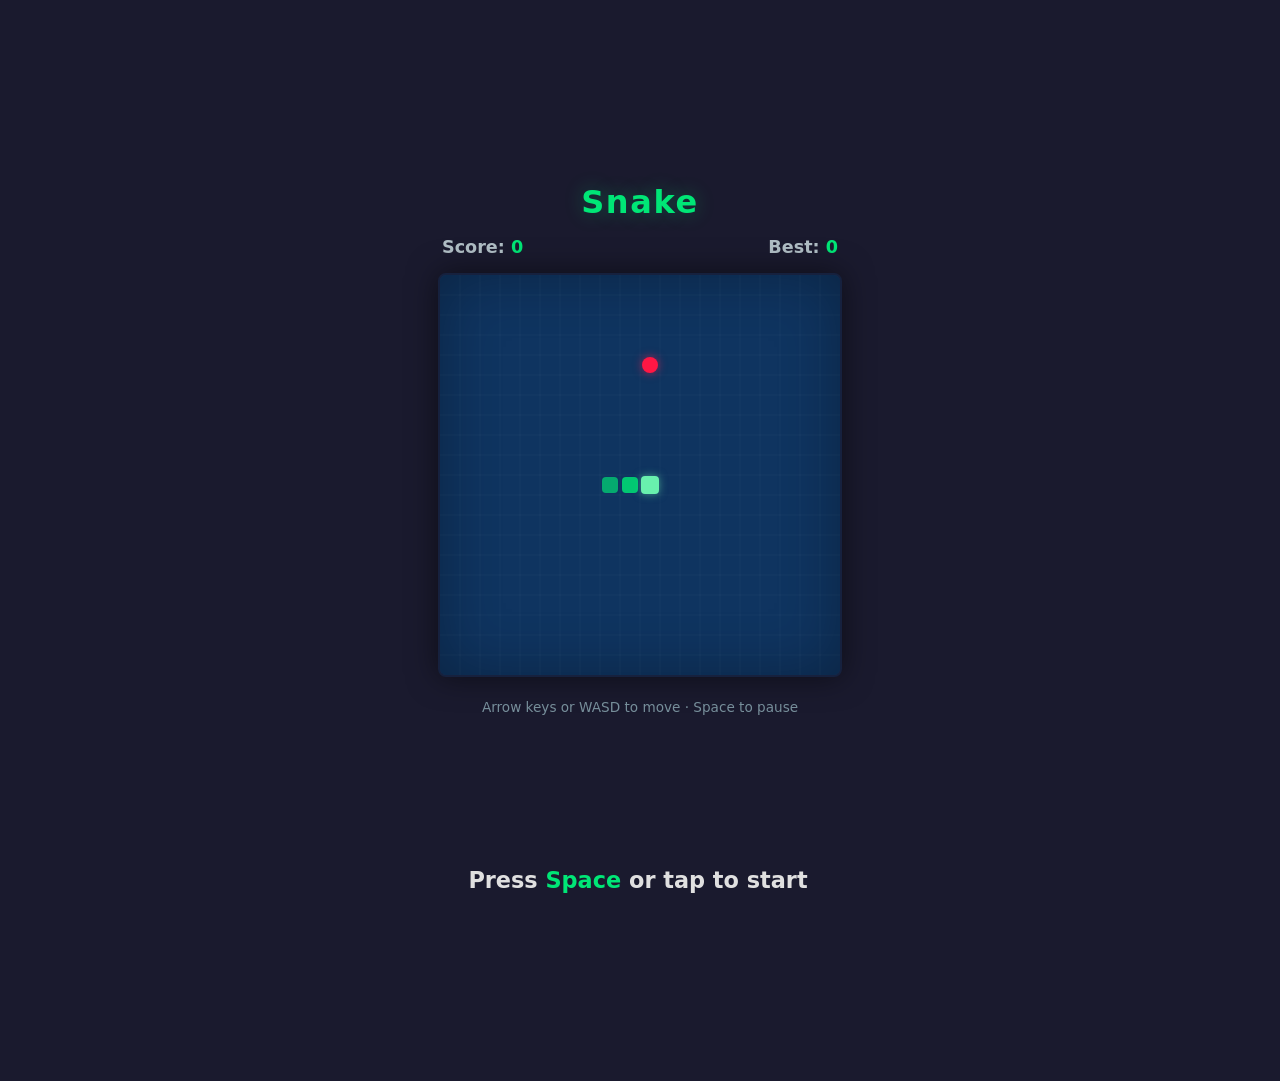
==== snake-game/index.html @ cbded4e6 "feat(snake-game): add browser-playable Snake game" ====
<!DOCTYPE html>
<html lang="en">
<head>
<meta charset="UTF-8">
<meta name="viewport" content="width=device-width, initial-scale=1.0">
<title>Snake Game</title>
<style>
  * { margin: 0; padding: 0; box-sizing: border-box; }

  body {
    background: #1a1a2e;
    display: flex;
    justify-content: center;
    align-items: center;
    min-height: 100vh;
    font-family: 'Segoe UI', system-ui, -apple-system, sans-serif;
    color: #e0e0e0;
    user-select: none;
  }

  .game-container {
    display: flex;
    flex-direction: column;
    align-items: center;
    gap: 16px;
  }

  h1 {
    font-size: 2rem;
    font-weight: 700;
    letter-spacing: 0.05em;
    color: #00e676;
    text-shadow: 0 0 20px rgba(0, 230, 118, 0.3);
  }

  .header {
    display: flex;
    justify-content: space-between;
    align-items: center;
    width: 100%;
    padding: 0 4px;
  }

  .score-display {
    font-size: 1.1rem;
    font-weight: 600;
    color: #b0bec5;
  }

  .score-display span {
    color: #00e676;
    font-variant-numeric: tabular-nums;
  }

  canvas {
    border: 2px solid #16213e;
    border-radius: 8px;
    background: #0f3460;
    box-shadow: 0 0 30px rgba(0, 0, 0, 0.5), inset 0 0 60px rgba(0, 0, 0, 0.3);
  }

  .overlay {
    position: absolute;
    display: flex;
    flex-direction: column;
    align-items: center;
    justify-content: center;
    gap: 16px;
    pointer-events: none;
  }

  .overlay-text {
    font-size: 1.4rem;
    font-weight: 600;
    text-align: center;
    line-height: 1.6;
  }

  .overlay-text .highlight {
    color: #00e676;
  }

  .controls-hint {
    font-size: 0.85rem;
    color: #78909c;
    text-align: center;
    line-height: 1.5;
  }

  .mobile-controls {
    display: none;
    grid-template-areas:
      ". up ."
      "left down right";
    grid-template-columns: repeat(3, 64px);
    grid-template-rows: repeat(2, 64px);
    gap: 6px;
  }

  .mobile-controls button {
    background: #16213e;
    border: 2px solid #1a1a4e;
    border-radius: 12px;
    color: #e0e0e0;
    font-size: 1.5rem;
    cursor: pointer;
    display: flex;
    align-items: center;
    justify-content: center;
    transition: background 0.1s;
    -webkit-tap-highlight-color: transparent;
  }

  .mobile-controls button:active {
    background: #0f3460;
  }

  .btn-up    { grid-area: up; }
  .btn-down  { grid-area: down; }
  .btn-left  { grid-area: left; }
  .btn-right { grid-area: right; }

  @media (pointer: coarse) {
    .mobile-controls { display: grid; }
  }

  @media (max-width: 500px) {
    h1 { font-size: 1.5rem; }
    .mobile-controls { display: grid; }
  }
</style>
</head>
<body>
<div class="game-container">
  <h1>Snake</h1>
  <div class="header">
    <div class="score-display">Score: <span id="score">0</span></div>
    <div class="score-display">Best: <span id="high-score">0</span></div>
  </div>
  <div style="position:relative;">
    <canvas id="game" width="400" height="400"></canvas>
    <div class="overlay" id="overlay">
      <div class="overlay-text" id="overlay-text">
        Press <span class="highlight">Space</span> or tap to start
      </div>
    </div>
  </div>
  <div class="controls-hint" id="controls-hint">
    Arrow keys or WASD to move &middot; Space to pause
  </div>
  <div class="mobile-controls" id="mobile-controls">
    <button class="btn-up" aria-label="Up">&#9650;</button>
    <button class="btn-left" aria-label="Left">&#9664;</button>
    <button class="btn-down" aria-label="Down">&#9660;</button>
    <button class="btn-right" aria-label="Right">&#9654;</button>
  </div>
</div>

<script>
(function () {
  "use strict";

  var canvas = document.getElementById("game");
  var ctx = canvas.getContext("2d");
  var scoreEl = document.getElementById("score");
  var highScoreEl = document.getElementById("high-score");
  var overlay = document.getElementById("overlay");
  var overlayText = document.getElementById("overlay-text");

  var CELL = 20;
  var COLS = canvas.width / CELL;
  var ROWS = canvas.height / CELL;
  var BASE_INTERVAL = 130;
  var MIN_INTERVAL = 60;

  var STATE_IDLE = 0;
  var STATE_PLAYING = 1;
  var STATE_PAUSED = 2;
  var STATE_DEAD = 3;

  var state = STATE_IDLE;
  var snake, direction, nextDirection, food, score, highScore, lastTick, interval;

  highScore = parseInt(localStorage.getItem("snake-high") || "0", 10);
  highScoreEl.textContent = highScore;

  function centerOverlay() {
    overlay.style.width = canvas.width + "px";
    overlay.style.height = canvas.height + "px";
  }
  centerOverlay();

  function showOverlay(html) {
    overlayText.innerHTML = html;
    overlay.style.display = "flex";
  }

  function hideOverlay() {
    overlay.style.display = "none";
  }

  function resetGame() {
    var midX = Math.floor(COLS / 2);
    var midY = Math.floor(ROWS / 2);
    snake = [
      { x: midX, y: midY },
      { x: midX - 1, y: midY },
      { x: midX - 2, y: midY }
    ];
    direction = { x: 1, y: 0 };
    nextDirection = { x: 1, y: 0 };
    score = 0;
    scoreEl.textContent = "0";
    interval = BASE_INTERVAL;
    placeFood();
  }

  function placeFood() {
    var free = [];
    for (var r = 0; r < ROWS; r++) {
      for (var c = 0; c < COLS; c++) {
        var occupied = false;
        for (var i = 0; i < snake.length; i++) {
          if (snake[i].x === c && snake[i].y === r) { occupied = true; break; }
        }
        if (!occupied) free.push({ x: c, y: r });
      }
    }
    if (free.length === 0) return;
    food = free[Math.floor(Math.random() * free.length)];
  }

  function tick() {
    direction = nextDirection;
    var head = { x: snake[0].x + direction.x, y: snake[0].y + direction.y };

    if (head.x < 0 || head.x >= COLS || head.y < 0 || head.y >= ROWS) {
      die(); return;
    }
    for (var i = 0; i < snake.length; i++) {
      if (snake[i].x === head.x && snake[i].y === head.y) { die(); return; }
    }

    snake.unshift(head);

    if (head.x === food.x && head.y === food.y) {
      score++;
      scoreEl.textContent = score;
      if (score > highScore) {
        highScore = score;
        highScoreEl.textContent = highScore;
        localStorage.setItem("snake-high", String(highScore));
      }
      interval = Math.max(MIN_INTERVAL, BASE_INTERVAL - score * 2);
      placeFood();
    } else {
      snake.pop();
    }
  }

  function die() {
    state = STATE_DEAD;
    showOverlay(
      "Game Over<br><span class=\"highlight\">Score: " + score +
      "</span><br><br><span style=\"font-size:0.9rem\">Press Space or tap to restart</span>"
    );
  }

  function draw() {
    ctx.clearRect(0, 0, canvas.width, canvas.height);

    // Grid
    ctx.strokeStyle = "rgba(255,255,255,0.03)";
    ctx.lineWidth = 1;
    for (var c = 1; c < COLS; c++) {
      ctx.beginPath();
      ctx.moveTo(c * CELL, 0);
      ctx.lineTo(c * CELL, canvas.height);
      ctx.stroke();
    }
    for (var r = 1; r < ROWS; r++) {
      ctx.beginPath();
      ctx.moveTo(0, r * CELL);
      ctx.lineTo(canvas.width, r * CELL);
      ctx.stroke();
    }

    // Food
    ctx.fillStyle = "#ff1744";
    ctx.shadowColor = "rgba(255, 23, 68, 0.6)";
    ctx.shadowBlur = 10;
    ctx.beginPath();
    ctx.arc(food.x * CELL + CELL / 2, food.y * CELL + CELL / 2, CELL / 2 - 2, 0, Math.PI * 2);
    ctx.fill();
    ctx.shadowBlur = 0;

    // Snake
    for (var i = 0; i < snake.length; i++) {
      var seg = snake[i];
      var t = 1 - (i / snake.length) * 0.5;
      if (i === 0) {
        ctx.fillStyle = "#69f0ae";
        ctx.shadowColor = "rgba(105, 240, 174, 0.5)";
        ctx.shadowBlur = 8;
      } else {
        ctx.fillStyle = "rgba(0, 230, 118, " + t + ")";
        ctx.shadowBlur = 0;
      }
      var pad = i === 0 ? 1 : 2;
      ctx.beginPath();
      ctx.roundRect(
        seg.x * CELL + pad,
        seg.y * CELL + pad,
        CELL - pad * 2,
        CELL - pad * 2,
        4
      );
      ctx.fill();
    }
    ctx.shadowBlur = 0;
  }

  function loop(timestamp) {
    requestAnimationFrame(loop);
    if (state !== STATE_PLAYING) return;
    if (timestamp - lastTick >= interval) {
      lastTick = timestamp;
      tick();
      draw();
    }
  }

  function startGame() {
    resetGame();
    hideOverlay();
    state = STATE_PLAYING;
    lastTick = performance.now();
    draw();
  }

  function setDirection(dx, dy) {
    if (direction.x === -dx && direction.y === -dy) return;
    if (direction.x === dx && direction.y === dy) return;
    nextDirection = { x: dx, y: dy };
  }

  document.addEventListener("keydown", function (e) {
    var key = e.key;

    if (key === " " || key === "Spacebar") {
      e.preventDefault();
      if (state === STATE_IDLE || state === STATE_DEAD) {
        startGame();
      } else if (state === STATE_PLAYING) {
        state = STATE_PAUSED;
        showOverlay("Paused<br><span style=\"font-size:0.9rem\">Press Space to resume</span>");
      } else if (state === STATE_PAUSED) {
        hideOverlay();
        state = STATE_PLAYING;
        lastTick = performance.now();
      }
      return;
    }

    if (state !== STATE_PLAYING) return;
    e.preventDefault();

    switch (key) {
      case "ArrowUp":    case "w": case "W": setDirection(0, -1); break;
      case "ArrowDown":  case "s": case "S": setDirection(0,  1); break;
      case "ArrowLeft":  case "a": case "A": setDirection(-1, 0); break;
      case "ArrowRight": case "d": case "D": setDirection(1,  0); break;
    }
  });

  canvas.addEventListener("click", function () {
    if (state === STATE_IDLE || state === STATE_DEAD) startGame();
    else if (state === STATE_PAUSED) {
      hideOverlay();
      state = STATE_PLAYING;
      lastTick = performance.now();
    }
  });

  // Mobile controls
  var btns = document.getElementById("mobile-controls");
  btns.querySelector(".btn-up").addEventListener("click",    function () { if (state === STATE_PLAYING) setDirection(0, -1); });
  btns.querySelector(".btn-down").addEventListener("click",  function () { if (state === STATE_PLAYING) setDirection(0,  1); });
  btns.querySelector(".btn-left").addEventListener("click",  function () { if (state === STATE_PLAYING) setDirection(-1, 0); });
  btns.querySelector(".btn-right").addEventListener("click", function () { if (state === STATE_PLAYING) setDirection(1,  0); });

  // Touch swipe support
  var touchStartX, touchStartY;
  canvas.addEventListener("touchstart", function (e) {
    var touch = e.touches[0];
    touchStartX = touch.clientX;
    touchStartY = touch.clientY;
  }, { passive: true });

  canvas.addEventListener("touchend", function (e) {
    if (state === STATE_IDLE || state === STATE_DEAD) { startGame(); return; }
    if (state !== STATE_PLAYING) return;
    var touch = e.changedTouches[0];
    var dx = touch.clientX - touchStartX;
    var dy = touch.clientY - touchStartY;
    if (Math.abs(dx) < 20 && Math.abs(dy) < 20) return;
    if (Math.abs(dx) > Math.abs(dy)) {
      setDirection(dx > 0 ? 1 : -1, 0);
    } else {
      setDirection(0, dy > 0 ? 1 : -1);
    }
  }, { passive: true });

  // Initialize
  resetGame();
  draw();
  showOverlay("Press <span class=\"highlight\">Space</span> or tap to start");
  requestAnimationFrame(loop);
})();
</script>
</body>
</html>
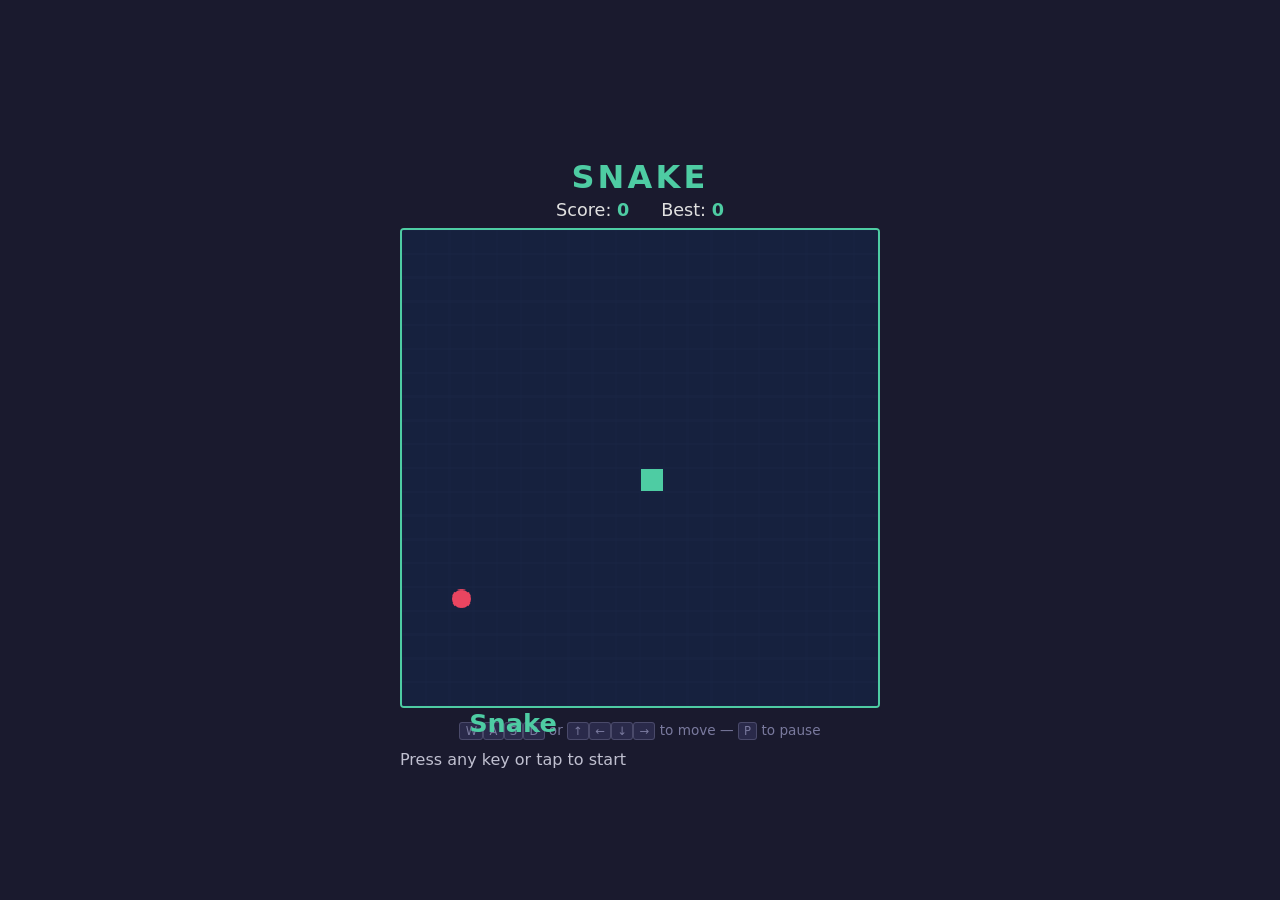
==== commit 7fccb84b: "feat(snake-game): add browser-playable Snake game" ====
--- a/snake-game/index.html
+++ b/snake-game/index.html
@@ -5,58 +5,70 @@
 <meta name="viewport" content="width=device-width, initial-scale=1.0">
 <title>Snake Game</title>
 <style>
-  * { margin: 0; padding: 0; box-sizing: border-box; }
+  *,
+  *::before,
+  *::after {
+    margin: 0;
+    padding: 0;
+    box-sizing: border-box;
+  }
 
   body {
     background: #1a1a2e;
-    display: flex;
-    justify-content: center;
-    align-items: center;
-    min-height: 100vh;
+    color: #e0e0e0;
     font-family: 'Segoe UI', system-ui, -apple-system, sans-serif;
-    color: #e0e0e0;
-    user-select: none;
-  }
-
-  .game-container {
     display: flex;
     flex-direction: column;
     align-items: center;
-    gap: 16px;
+    justify-content: center;
+    min-height: 100vh;
+    user-select: none;
+    -webkit-user-select: none;
   }
 
   h1 {
     font-size: 2rem;
-    font-weight: 700;
-    letter-spacing: 0.05em;
-    color: #00e676;
-    text-shadow: 0 0 20px rgba(0, 230, 118, 0.3);
-  }
-
-  .header {
+    margin-bottom: 0.25rem;
+    color: #4ecca3;
+    letter-spacing: 0.1em;
+    text-transform: uppercase;
+  }
+
+  .hud {
     display: flex;
-    justify-content: space-between;
-    align-items: center;
-    width: 100%;
-    padding: 0 4px;
-  }
-
-  .score-display {
+    gap: 2rem;
+    margin-bottom: 0.5rem;
     font-size: 1.1rem;
+  }
+
+  .hud span {
+    color: #4ecca3;
     font-weight: 600;
-    color: #b0bec5;
-  }
-
-  .score-display span {
-    color: #00e676;
-    font-variant-numeric: tabular-nums;
-  }
-
-  canvas {
-    border: 2px solid #16213e;
-    border-radius: 8px;
-    background: #0f3460;
-    box-shadow: 0 0 30px rgba(0, 0, 0, 0.5), inset 0 0 60px rgba(0, 0, 0, 0.3);
+  }
+
+  #game-canvas {
+    border: 2px solid #4ecca3;
+    border-radius: 4px;
+    display: block;
+    background: #16213e;
+    image-rendering: pixelated;
+  }
+
+  .controls-hint {
+    margin-top: 0.75rem;
+    font-size: 0.85rem;
+    color: #7a7a9e;
+    text-align: center;
+    line-height: 1.6;
+  }
+
+  .controls-hint kbd {
+    background: #2a2a4a;
+    border: 1px solid #4a4a6a;
+    border-radius: 3px;
+    padding: 0.1em 0.45em;
+    font-family: inherit;
+    font-size: 0.85em;
   }
 
   .overlay {
@@ -65,94 +77,106 @@
     flex-direction: column;
     align-items: center;
     justify-content: center;
-    gap: 16px;
+    gap: 0.75rem;
     pointer-events: none;
   }
 
-  .overlay-text {
+  .overlay.hidden { display: none; }
+
+  .overlay h2 {
+    font-size: 1.6rem;
+    color: #e94560;
+  }
+
+  .overlay p {
+    font-size: 1rem;
+    color: #c0c0d0;
+  }
+
+  .overlay .start-text { color: #4ecca3; }
+
+  #mobile-controls {
+    display: none;
+    margin-top: 1rem;
+    gap: 0.25rem;
+  }
+
+  #mobile-controls button {
+    width: 3.5rem;
+    height: 3.5rem;
     font-size: 1.4rem;
-    font-weight: 600;
-    text-align: center;
-    line-height: 1.6;
-  }
-
-  .overlay-text .highlight {
-    color: #00e676;
-  }
-
-  .controls-hint {
-    font-size: 0.85rem;
-    color: #78909c;
-    text-align: center;
-    line-height: 1.5;
-  }
-
-  .mobile-controls {
-    display: none;
-    grid-template-areas:
-      ". up ."
-      "left down right";
-    grid-template-columns: repeat(3, 64px);
-    grid-template-rows: repeat(2, 64px);
-    gap: 6px;
-  }
-
-  .mobile-controls button {
-    background: #16213e;
-    border: 2px solid #1a1a4e;
-    border-radius: 12px;
-    color: #e0e0e0;
-    font-size: 1.5rem;
+    background: #2a2a4a;
+    color: #4ecca3;
+    border: 1px solid #4ecca3;
+    border-radius: 6px;
     cursor: pointer;
+    touch-action: manipulation;
+  }
+
+  #mobile-controls button:active {
+    background: #4ecca3;
+    color: #1a1a2e;
+  }
+
+  .dpad-row {
     display: flex;
-    align-items: center;
     justify-content: center;
-    transition: background 0.1s;
-    -webkit-tap-highlight-color: transparent;
-  }
-
-  .mobile-controls button:active {
-    background: #0f3460;
-  }
-
-  .btn-up    { grid-area: up; }
-  .btn-down  { grid-area: down; }
-  .btn-left  { grid-area: left; }
-  .btn-right { grid-area: right; }
+    gap: 0.25rem;
+  }
+
+  .dpad-spacer {
+    width: 3.5rem;
+    height: 3.5rem;
+  }
 
   @media (pointer: coarse) {
-    .mobile-controls { display: grid; }
+    #mobile-controls { display: block; }
   }
 
   @media (max-width: 500px) {
-    h1 { font-size: 1.5rem; }
-    .mobile-controls { display: grid; }
+    h1 { font-size: 1.4rem; }
+    .hud { font-size: 0.95rem; gap: 1.2rem; }
+    .controls-hint { font-size: 0.75rem; }
   }
 </style>
 </head>
 <body>
-<div class="game-container">
-  <h1>Snake</h1>
-  <div class="header">
-    <div class="score-display">Score: <span id="score">0</span></div>
-    <div class="score-display">Best: <span id="high-score">0</span></div>
+
+<h1>Snake</h1>
+<div class="hud">
+  <div>Score: <span id="score">0</span></div>
+  <div>Best: <span id="high-score">0</span></div>
+</div>
+
+<div style="position:relative; display:inline-block;">
+  <canvas id="game-canvas" width="400" height="400"></canvas>
+  <div class="overlay" id="overlay-start">
+    <h2 class="start-text">Snake</h2>
+    <p>Press any key or tap to start</p>
   </div>
-  <div style="position:relative;">
-    <canvas id="game" width="400" height="400"></canvas>
-    <div class="overlay" id="overlay">
-      <div class="overlay-text" id="overlay-text">
-        Press <span class="highlight">Space</span> or tap to start
-      </div>
-    </div>
+  <div class="overlay hidden" id="overlay-dead">
+    <h2>Game Over</h2>
+    <p>Score: <span id="final-score">0</span></p>
+    <p>Press any key or tap to restart</p>
   </div>
-  <div class="controls-hint" id="controls-hint">
-    Arrow keys or WASD to move &middot; Space to pause
+</div>
+
+<div class="controls-hint">
+  <kbd>W</kbd><kbd>A</kbd><kbd>S</kbd><kbd>D</kbd> or
+  <kbd>&uarr;</kbd><kbd>&larr;</kbd><kbd>&darr;</kbd><kbd>&rarr;</kbd> to move
+  &mdash; <kbd>P</kbd> to pause
+</div>
+
+<div id="mobile-controls">
+  <div class="dpad-row">
+    <div class="dpad-spacer"></div>
+    <button id="btn-up" aria-label="Up">&uarr;</button>
+    <div class="dpad-spacer"></div>
   </div>
-  <div class="mobile-controls" id="mobile-controls">
-    <button class="btn-up" aria-label="Up">&#9650;</button>
-    <button class="btn-left" aria-label="Left">&#9664;</button>
-    <button class="btn-down" aria-label="Down">&#9660;</button>
-    <button class="btn-right" aria-label="Right">&#9654;</button>
+  <div class="dpad-row">
+    <button id="btn-left" aria-label="Left">&larr;</button>
+    <button id="btn-down" aria-label="Down">&darr;</button>
+    <button id="btn-right" aria-label="Right">&rarr;</button>
   </div>
 </div>
 
@@ -160,98 +184,106 @@
 (function () {
   "use strict";
 
-  var canvas = document.getElementById("game");
+  var COLS = 20;
+  var ROWS = 20;
+  var BASE_INTERVAL = 140;
+  var MIN_INTERVAL = 60;
+
+  var canvas = document.getElementById("game-canvas");
   var ctx = canvas.getContext("2d");
   var scoreEl = document.getElementById("score");
   var highScoreEl = document.getElementById("high-score");
-  var overlay = document.getElementById("overlay");
-  var overlayText = document.getElementById("overlay-text");
-
-  var CELL = 20;
-  var COLS = canvas.width / CELL;
-  var ROWS = canvas.height / CELL;
-  var BASE_INTERVAL = 130;
-  var MIN_INTERVAL = 60;
-
-  var STATE_IDLE = 0;
-  var STATE_PLAYING = 1;
-  var STATE_PAUSED = 2;
-  var STATE_DEAD = 3;
-
-  var state = STATE_IDLE;
-  var snake, direction, nextDirection, food, score, highScore, lastTick, interval;
-
-  highScore = parseInt(localStorage.getItem("snake-high") || "0", 10);
-  highScoreEl.textContent = highScore;
-
-  function centerOverlay() {
-    overlay.style.width = canvas.width + "px";
-    overlay.style.height = canvas.height + "px";
-  }
-  centerOverlay();
-
-  function showOverlay(html) {
-    overlayText.innerHTML = html;
-    overlay.style.display = "flex";
-  }
-
-  function hideOverlay() {
-    overlay.style.display = "none";
-  }
-
-  function resetGame() {
-    var midX = Math.floor(COLS / 2);
-    var midY = Math.floor(ROWS / 2);
+  var finalScoreEl = document.getElementById("final-score");
+  var overlayStart = document.getElementById("overlay-start");
+  var overlayDead = document.getElementById("overlay-dead");
+
+  var cellW, cellH;
+  var snake, direction, nextDirection, food, score, highScore, state, timer, interval;
+
+  var DIR = { UP: 0, DOWN: 1, LEFT: 2, RIGHT: 3 };
+  var DELTA = [
+    { x: 0, y: -1 },
+    { x: 0, y: 1 },
+    { x: -1, y: 0 },
+    { x: 1, y: 0 }
+  ];
+  var OPPOSITE = [DIR.DOWN, DIR.UP, DIR.RIGHT, DIR.LEFT];
+
+  function resize() {
+    var maxW = Math.min(window.innerWidth - 32, 480);
+    var maxH = Math.min(window.innerHeight - 220, 480);
+    var size = Math.max(200, Math.min(maxW, maxH));
+    canvas.style.width = size + "px";
+    canvas.style.height = size + "px";
+    cellW = canvas.width / COLS;
+    cellH = canvas.height / ROWS;
+  }
+
+  function loadHighScore() {
+    try { highScore = parseInt(localStorage.getItem("snake_high"), 10) || 0; }
+    catch (e) { highScore = 0; }
+    highScoreEl.textContent = highScore;
+  }
+
+  function saveHighScore() {
+    try { localStorage.setItem("snake_high", String(highScore)); } catch (e) {}
+  }
+
+  function init() {
     snake = [
-      { x: midX, y: midY },
-      { x: midX - 1, y: midY },
-      { x: midX - 2, y: midY }
+      { x: Math.floor(COLS / 2), y: Math.floor(ROWS / 2) }
     ];
-    direction = { x: 1, y: 0 };
-    nextDirection = { x: 1, y: 0 };
+    direction = DIR.RIGHT;
+    nextDirection = DIR.RIGHT;
     score = 0;
+    interval = BASE_INTERVAL;
     scoreEl.textContent = "0";
-    interval = BASE_INTERVAL;
     placeFood();
   }
 
   function placeFood() {
+    var occupied = {};
+    for (var i = 0; i < snake.length; i++) {
+      occupied[snake[i].x + "," + snake[i].y] = true;
+    }
     var free = [];
-    for (var r = 0; r < ROWS; r++) {
-      for (var c = 0; c < COLS; c++) {
-        var occupied = false;
-        for (var i = 0; i < snake.length; i++) {
-          if (snake[i].x === c && snake[i].y === r) { occupied = true; break; }
-        }
-        if (!occupied) free.push({ x: c, y: r });
+    for (var y = 0; y < ROWS; y++) {
+      for (var x = 0; x < COLS; x++) {
+        if (!occupied[x + "," + y]) free.push({ x: x, y: y });
       }
     }
-    if (free.length === 0) return;
+    if (free.length === 0) {
+      food = null;
+      return;
+    }
     food = free[Math.floor(Math.random() * free.length)];
   }
 
-  function tick() {
+  function step() {
     direction = nextDirection;
-    var head = { x: snake[0].x + direction.x, y: snake[0].y + direction.y };
-
-    if (head.x < 0 || head.x >= COLS || head.y < 0 || head.y >= ROWS) {
-      die(); return;
-    }
+    var head = snake[0];
+    var d = DELTA[direction];
+    var nx = head.x + d.x;
+    var ny = head.y + d.y;
+
+    if (nx < 0 || nx >= COLS || ny < 0 || ny >= ROWS) { die(); return; }
+
     for (var i = 0; i < snake.length; i++) {
-      if (snake[i].x === head.x && snake[i].y === head.y) { die(); return; }
-    }
-
-    snake.unshift(head);
-
-    if (head.x === food.x && head.y === food.y) {
+      if (snake[i].x === nx && snake[i].y === ny) { die(); return; }
+    }
+
+    var newHead = { x: nx, y: ny };
+    snake.unshift(newHead);
+
+    if (food && nx === food.x && ny === food.y) {
       score++;
       scoreEl.textContent = score;
       if (score > highScore) {
         highScore = score;
         highScoreEl.textContent = highScore;
-        localStorage.setItem("snake-high", String(highScore));
+        saveHighScore();
       }
-      interval = Math.max(MIN_INTERVAL, BASE_INTERVAL - score * 2);
+      interval = Math.max(MIN_INTERVAL, BASE_INTERVAL - score * 3);
       placeFood();
     } else {
       snake.pop();
@@ -259,164 +291,165 @@
   }
 
   function die() {
-    state = STATE_DEAD;
-    showOverlay(
-      "Game Over<br><span class=\"highlight\">Score: " + score +
-      "</span><br><br><span style=\"font-size:0.9rem\">Press Space or tap to restart</span>"
-    );
+    state = "dead";
+    clearInterval(timer);
+    finalScoreEl.textContent = score;
+    overlayDead.classList.remove("hidden");
+    draw();
   }
 
   function draw() {
-    ctx.clearRect(0, 0, canvas.width, canvas.height);
-
-    // Grid
-    ctx.strokeStyle = "rgba(255,255,255,0.03)";
-    ctx.lineWidth = 1;
-    for (var c = 1; c < COLS; c++) {
+    ctx.fillStyle = "#16213e";
+    ctx.fillRect(0, 0, canvas.width, canvas.height);
+
+    ctx.strokeStyle = "#1c2a4a";
+    ctx.lineWidth = 0.5;
+    for (var x = 0; x <= COLS; x++) {
       ctx.beginPath();
-      ctx.moveTo(c * CELL, 0);
-      ctx.lineTo(c * CELL, canvas.height);
+      ctx.moveTo(x * cellW, 0);
+      ctx.lineTo(x * cellW, canvas.height);
       ctx.stroke();
     }
-    for (var r = 1; r < ROWS; r++) {
+    for (var y = 0; y <= ROWS; y++) {
       ctx.beginPath();
-      ctx.moveTo(0, r * CELL);
-      ctx.lineTo(canvas.width, r * CELL);
+      ctx.moveTo(0, y * cellH);
+      ctx.lineTo(canvas.width, y * cellH);
       ctx.stroke();
     }
 
-    // Food
-    ctx.fillStyle = "#ff1744";
-    ctx.shadowColor = "rgba(255, 23, 68, 0.6)";
-    ctx.shadowBlur = 10;
-    ctx.beginPath();
-    ctx.arc(food.x * CELL + CELL / 2, food.y * CELL + CELL / 2, CELL / 2 - 2, 0, Math.PI * 2);
-    ctx.fill();
-    ctx.shadowBlur = 0;
-
-    // Snake
+    if (food) {
+      ctx.fillStyle = "#e94560";
+      ctx.beginPath();
+      ctx.arc(
+        food.x * cellW + cellW / 2,
+        food.y * cellH + cellH / 2,
+        cellW * 0.4,
+        0, Math.PI * 2
+      );
+      ctx.fill();
+    }
+
     for (var i = 0; i < snake.length; i++) {
       var seg = snake[i];
-      var t = 1 - (i / snake.length) * 0.5;
-      if (i === 0) {
-        ctx.fillStyle = "#69f0ae";
-        ctx.shadowColor = "rgba(105, 240, 174, 0.5)";
-        ctx.shadowBlur = 8;
-      } else {
-        ctx.fillStyle = "rgba(0, 230, 118, " + t + ")";
-        ctx.shadowBlur = 0;
-      }
-      var pad = i === 0 ? 1 : 2;
-      ctx.beginPath();
-      ctx.roundRect(
-        seg.x * CELL + pad,
-        seg.y * CELL + pad,
-        CELL - pad * 2,
-        CELL - pad * 2,
-        4
+      var t = i / Math.max(snake.length - 1, 1);
+      var r = Math.round(78 + (34 - 78) * t);
+      var g = Math.round(204 + (162 - 204) * t);
+      var b = Math.round(163 + (127 - 163) * t);
+      ctx.fillStyle = "rgb(" + r + "," + g + "," + b + ")";
+      var pad = 1;
+      ctx.fillRect(
+        seg.x * cellW + pad,
+        seg.y * cellH + pad,
+        cellW - pad * 2,
+        cellH - pad * 2
       );
-      ctx.fill();
-    }
-    ctx.shadowBlur = 0;
-  }
-
-  function loop(timestamp) {
-    requestAnimationFrame(loop);
-    if (state !== STATE_PLAYING) return;
-    if (timestamp - lastTick >= interval) {
-      lastTick = timestamp;
-      tick();
+    }
+  }
+
+  function startGame() {
+    overlayStart.classList.add("hidden");
+    overlayDead.classList.add("hidden");
+    init();
+    state = "running";
+    draw();
+    scheduleTimer();
+  }
+
+  function scheduleTimer() {
+    clearInterval(timer);
+    timer = setInterval(function () {
+      step();
       draw();
-    }
-  }
-
-  function startGame() {
-    resetGame();
-    hideOverlay();
-    state = STATE_PLAYING;
-    lastTick = performance.now();
-    draw();
-  }
-
-  function setDirection(dx, dy) {
-    if (direction.x === -dx && direction.y === -dy) return;
-    if (direction.x === dx && direction.y === dy) return;
-    nextDirection = { x: dx, y: dy };
+    }, interval);
+  }
+
+  function handleDirection(dir) {
+    if (state === "dead") { startGame(); return; }
+    if (state === "start") { startGame(); return; }
+    if (state === "paused") { return; }
+    if (OPPOSITE[dir] === direction && snake.length > 1) return;
+    nextDirection = dir;
   }
 
   document.addEventListener("keydown", function (e) {
     var key = e.key;
 
-    if (key === " " || key === "Spacebar") {
+    if (state === "start" || state === "dead") {
+      if (key === "Tab") return;
+      startGame();
+      if (["ArrowUp","ArrowDown","ArrowLeft","ArrowRight","w","a","s","d"].indexOf(key) === -1) return;
+    }
+
+    if ((key === "p" || key === "P") && state !== "dead" && state !== "start") {
+      if (state === "paused") {
+        state = "running";
+        scheduleTimer();
+      } else {
+        state = "paused";
+        clearInterval(timer);
+        ctx.fillStyle = "rgba(0,0,0,0.4)";
+        ctx.fillRect(0, 0, canvas.width, canvas.height);
+        ctx.fillStyle = "#4ecca3";
+        ctx.font = "bold 28px sans-serif";
+        ctx.textAlign = "center";
+        ctx.textBaseline = "middle";
+        ctx.fillText("PAUSED", canvas.width / 2, canvas.height / 2);
+      }
       e.preventDefault();
-      if (state === STATE_IDLE || state === STATE_DEAD) {
-        startGame();
-      } else if (state === STATE_PLAYING) {
-        state = STATE_PAUSED;
-        showOverlay("Paused<br><span style=\"font-size:0.9rem\">Press Space to resume</span>");
-      } else if (state === STATE_PAUSED) {
-        hideOverlay();
-        state = STATE_PLAYING;
-        lastTick = performance.now();
-      }
       return;
     }
 
-    if (state !== STATE_PLAYING) return;
+    switch (key) {
+      case "ArrowUp": case "w": case "W": handleDirection(DIR.UP); e.preventDefault(); break;
+      case "ArrowDown": case "s": case "S": handleDirection(DIR.DOWN); e.preventDefault(); break;
+      case "ArrowLeft": case "a": case "A": handleDirection(DIR.LEFT); e.preventDefault(); break;
+      case "ArrowRight": case "d": case "D": handleDirection(DIR.RIGHT); e.preventDefault(); break;
+    }
+  });
+
+  var touchStart = null;
+  canvas.addEventListener("touchstart", function (e) {
+    if (state === "start" || state === "dead") { startGame(); e.preventDefault(); return; }
+    var t = e.touches[0];
+    touchStart = { x: t.clientX, y: t.clientY };
     e.preventDefault();
-
-    switch (key) {
-      case "ArrowUp":    case "w": case "W": setDirection(0, -1); break;
-      case "ArrowDown":  case "s": case "S": setDirection(0,  1); break;
-      case "ArrowLeft":  case "a": case "A": setDirection(-1, 0); break;
-      case "ArrowRight": case "d": case "D": setDirection(1,  0); break;
-    }
+  }, { passive: false });
+
+  canvas.addEventListener("touchmove", function (e) { e.preventDefault(); }, { passive: false });
+
+  canvas.addEventListener("touchend", function (e) {
+    if (!touchStart) return;
+    var t = e.changedTouches[0];
+    var dx = t.clientX - touchStart.x;
+    var dy = t.clientY - touchStart.y;
+    touchStart = null;
+    if (Math.abs(dx) < 10 && Math.abs(dy) < 10) return;
+    if (Math.abs(dx) > Math.abs(dy)) {
+      handleDirection(dx > 0 ? DIR.RIGHT : DIR.LEFT);
+    } else {
+      handleDirection(dy > 0 ? DIR.DOWN : DIR.UP);
+    }
+    e.preventDefault();
+  }, { passive: false });
+
+  document.getElementById("btn-up").addEventListener("click", function () { handleDirection(DIR.UP); });
+  document.getElementById("btn-down").addEventListener("click", function () { handleDirection(DIR.DOWN); });
+  document.getElementById("btn-left").addEventListener("click", function () { handleDirection(DIR.LEFT); });
+  document.getElementById("btn-right").addEventListener("click", function () { handleDirection(DIR.RIGHT); });
+
+  canvas.addEventListener("click", function () {
+    if (state === "start" || state === "dead") startGame();
   });
 
-  canvas.addEventListener("click", function () {
-    if (state === STATE_IDLE || state === STATE_DEAD) startGame();
-    else if (state === STATE_PAUSED) {
-      hideOverlay();
-      state = STATE_PLAYING;
-      lastTick = performance.now();
-    }
-  });
-
-  // Mobile controls
-  var btns = document.getElementById("mobile-controls");
-  btns.querySelector(".btn-up").addEventListener("click",    function () { if (state === STATE_PLAYING) setDirection(0, -1); });
-  btns.querySelector(".btn-down").addEventListener("click",  function () { if (state === STATE_PLAYING) setDirection(0,  1); });
-  btns.querySelector(".btn-left").addEventListener("click",  function () { if (state === STATE_PLAYING) setDirection(-1, 0); });
-  btns.querySelector(".btn-right").addEventListener("click", function () { if (state === STATE_PLAYING) setDirection(1,  0); });
-
-  // Touch swipe support
-  var touchStartX, touchStartY;
-  canvas.addEventListener("touchstart", function (e) {
-    var touch = e.touches[0];
-    touchStartX = touch.clientX;
-    touchStartY = touch.clientY;
-  }, { passive: true });
-
-  canvas.addEventListener("touchend", function (e) {
-    if (state === STATE_IDLE || state === STATE_DEAD) { startGame(); return; }
-    if (state !== STATE_PLAYING) return;
-    var touch = e.changedTouches[0];
-    var dx = touch.clientX - touchStartX;
-    var dy = touch.clientY - touchStartY;
-    if (Math.abs(dx) < 20 && Math.abs(dy) < 20) return;
-    if (Math.abs(dx) > Math.abs(dy)) {
-      setDirection(dx > 0 ? 1 : -1, 0);
-    } else {
-      setDirection(0, dy > 0 ? 1 : -1);
-    }
-  }, { passive: true });
-
-  // Initialize
-  resetGame();
+  window.addEventListener("resize", resize);
+
+  state = "start";
+  loadHighScore();
+  init();
+  resize();
   draw();
-  showOverlay("Press <span class=\"highlight\">Space</span> or tap to start");
-  requestAnimationFrame(loop);
 })();
 </script>
+
 </body>
 </html>
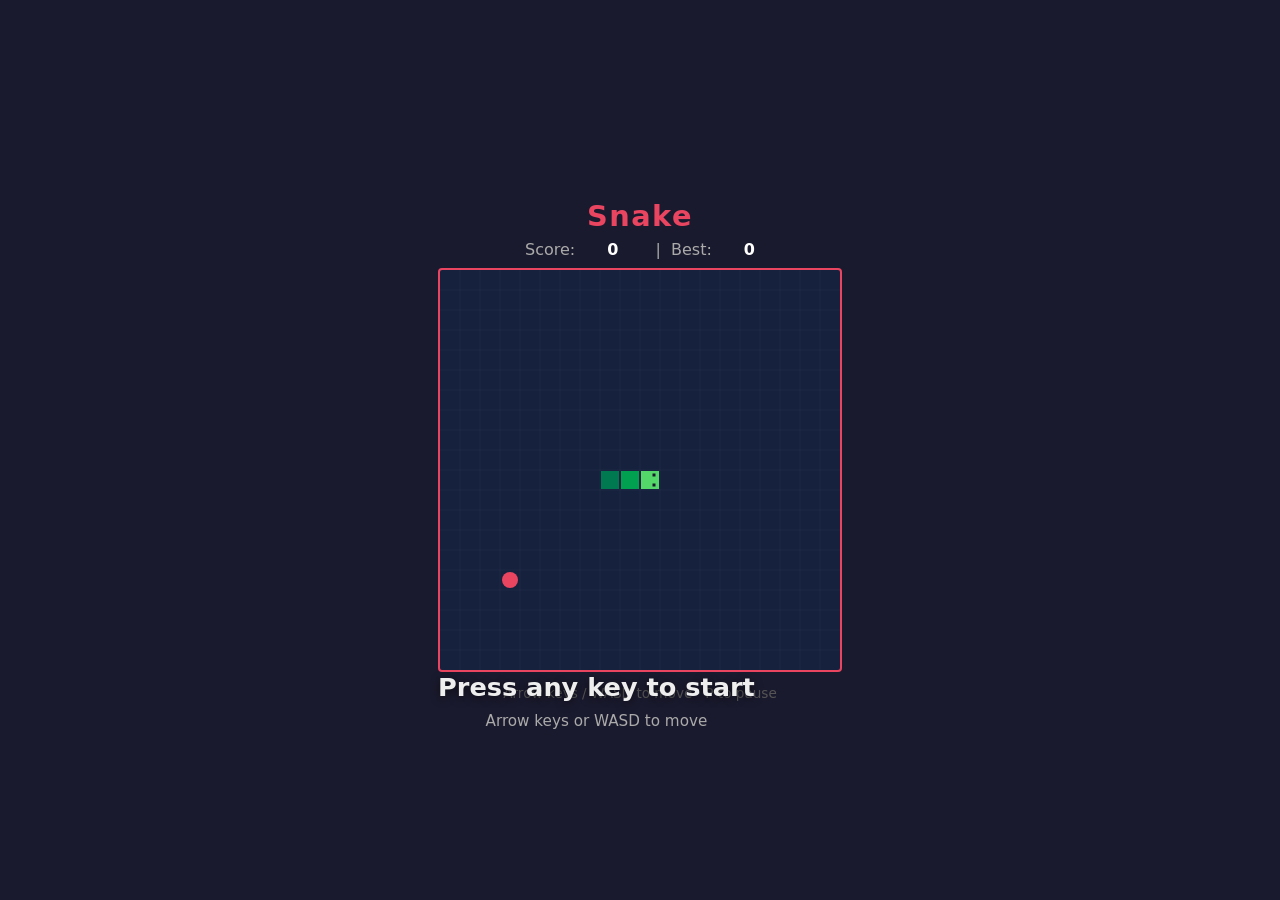
==== commit eb9e632d: "feat(snake-game): add browser-playable Snake game" ====
--- a/snake-game/index.html
+++ b/snake-game/index.html
@@ -5,17 +5,11 @@
 <meta name="viewport" content="width=device-width, initial-scale=1.0">
 <title>Snake Game</title>
 <style>
-  *,
-  *::before,
-  *::after {
-    margin: 0;
-    padding: 0;
-    box-sizing: border-box;
-  }
+  *, *::before, *::after { box-sizing: border-box; margin: 0; padding: 0; }
 
   body {
     background: #1a1a2e;
-    color: #e0e0e0;
+    color: #eee;
     font-family: 'Segoe UI', system-ui, -apple-system, sans-serif;
     display: flex;
     flex-direction: column;
@@ -27,429 +21,338 @@
   }
 
   h1 {
-    font-size: 2rem;
-    margin-bottom: 0.25rem;
-    color: #4ecca3;
-    letter-spacing: 0.1em;
-    text-transform: uppercase;
-  }
-
-  .hud {
+    font-size: 1.8rem;
+    margin-bottom: 0.4rem;
+    letter-spacing: 0.05em;
+    color: #e94560;
+  }
+
+  #score-bar {
     display: flex;
     gap: 2rem;
-    margin-bottom: 0.5rem;
-    font-size: 1.1rem;
-  }
-
-  .hud span {
-    color: #4ecca3;
-    font-weight: 600;
-  }
-
-  #game-canvas {
-    border: 2px solid #4ecca3;
+    font-size: 1rem;
+    margin-bottom: 0.6rem;
+    color: #aaa;
+  }
+  #score-bar span { color: #fff; font-weight: 600; }
+
+  canvas {
+    border: 2px solid #e94560;
     border-radius: 4px;
     display: block;
     background: #16213e;
     image-rendering: pixelated;
   }
 
-  .controls-hint {
-    margin-top: 0.75rem;
-    font-size: 0.85rem;
-    color: #7a7a9e;
-    text-align: center;
-    line-height: 1.6;
-  }
-
-  .controls-hint kbd {
-    background: #2a2a4a;
-    border: 1px solid #4a4a6a;
-    border-radius: 3px;
-    padding: 0.1em 0.45em;
-    font-family: inherit;
-    font-size: 0.85em;
-  }
-
-  .overlay {
+  #overlay {
     position: absolute;
     display: flex;
     flex-direction: column;
     align-items: center;
     justify-content: center;
-    gap: 0.75rem;
     pointer-events: none;
   }
-
-  .overlay.hidden { display: none; }
-
-  .overlay h2 {
+  #overlay.active { pointer-events: auto; }
+  #overlay .msg {
     font-size: 1.6rem;
-    color: #e94560;
-  }
-
-  .overlay p {
-    font-size: 1rem;
-    color: #c0c0d0;
-  }
-
-  .overlay .start-text { color: #4ecca3; }
-
-  #mobile-controls {
+    font-weight: 700;
+    margin-bottom: 0.6rem;
+    text-shadow: 0 2px 8px rgba(0,0,0,0.6);
+  }
+  #overlay .sub {
+    font-size: 0.95rem;
+    color: #aaa;
+  }
+
+  #controls-hint {
+    margin-top: 0.8rem;
+    font-size: 0.85rem;
+    color: #555;
+  }
+
+  .touch-controls {
     display: none;
     margin-top: 1rem;
-    gap: 0.25rem;
-  }
-
-  #mobile-controls button {
-    width: 3.5rem;
-    height: 3.5rem;
-    font-size: 1.4rem;
-    background: #2a2a4a;
-    color: #4ecca3;
-    border: 1px solid #4ecca3;
-    border-radius: 6px;
+    gap: 4px;
+  }
+  .touch-controls button {
+    width: 56px;
+    height: 56px;
+    font-size: 1.5rem;
+    border: none;
+    border-radius: 8px;
+    background: #0f3460;
+    color: #eee;
     cursor: pointer;
     touch-action: manipulation;
   }
-
-  #mobile-controls button:active {
-    background: #4ecca3;
-    color: #1a1a2e;
-  }
-
-  .dpad-row {
-    display: flex;
-    justify-content: center;
-    gap: 0.25rem;
-  }
-
-  .dpad-spacer {
-    width: 3.5rem;
-    height: 3.5rem;
-  }
-
-  @media (pointer: coarse) {
-    #mobile-controls { display: block; }
-  }
-
-  @media (max-width: 500px) {
-    h1 { font-size: 1.4rem; }
-    .hud { font-size: 0.95rem; gap: 1.2rem; }
-    .controls-hint { font-size: 0.75rem; }
+  .touch-controls button:active { background: #e94560; }
+
+  @media (hover: none) and (pointer: coarse) {
+    .touch-controls { display: grid; grid-template-columns: repeat(3, 56px); grid-template-rows: repeat(2, 56px); justify-items: center; align-items: center; }
+    .touch-controls .up   { grid-column: 2; grid-row: 1; }
+    .touch-controls .left { grid-column: 1; grid-row: 2; }
+    .touch-controls .down { grid-column: 2; grid-row: 2; }
+    .touch-controls .right{ grid-column: 3; grid-row: 2; }
   }
 </style>
 </head>
 <body>
 
 <h1>Snake</h1>
-<div class="hud">
-  <div>Score: <span id="score">0</span></div>
-  <div>Best: <span id="high-score">0</span></div>
+<div id="score-bar">
+  Score: <span id="score">0</span>
+  &nbsp;|&nbsp;
+  Best: <span id="best">0</span>
 </div>
 
 <div style="position:relative; display:inline-block;">
-  <canvas id="game-canvas" width="400" height="400"></canvas>
-  <div class="overlay" id="overlay-start">
-    <h2 class="start-text">Snake</h2>
-    <p>Press any key or tap to start</p>
-  </div>
-  <div class="overlay hidden" id="overlay-dead">
-    <h2>Game Over</h2>
-    <p>Score: <span id="final-score">0</span></p>
-    <p>Press any key or tap to restart</p>
+  <canvas id="game" width="400" height="400"></canvas>
+  <div id="overlay" class="active">
+    <div class="msg" id="overlay-msg">Press any key to start</div>
+    <div class="sub" id="overlay-sub">Arrow keys or WASD to move</div>
   </div>
 </div>
 
-<div class="controls-hint">
-  <kbd>W</kbd><kbd>A</kbd><kbd>S</kbd><kbd>D</kbd> or
-  <kbd>&uarr;</kbd><kbd>&larr;</kbd><kbd>&darr;</kbd><kbd>&rarr;</kbd> to move
-  &mdash; <kbd>P</kbd> to pause
+<div class="touch-controls" id="touch-controls">
+  <button class="up" aria-label="Up">&#9650;</button>
+  <button class="left" aria-label="Left">&#9664;</button>
+  <button class="down" aria-label="Down">&#9660;</button>
+  <button class="right" aria-label="Right">&#9654;</button>
 </div>
 
-<div id="mobile-controls">
-  <div class="dpad-row">
-    <div class="dpad-spacer"></div>
-    <button id="btn-up" aria-label="Up">&uarr;</button>
-    <div class="dpad-spacer"></div>
-  </div>
-  <div class="dpad-row">
-    <button id="btn-left" aria-label="Left">&larr;</button>
-    <button id="btn-down" aria-label="Down">&darr;</button>
-    <button id="btn-right" aria-label="Right">&rarr;</button>
-  </div>
-</div>
+<div id="controls-hint">Arrow keys / WASD to move &middot; P to pause</div>
 
 <script>
 (function () {
   "use strict";
 
-  var COLS = 20;
-  var ROWS = 20;
-  var BASE_INTERVAL = 140;
-  var MIN_INTERVAL = 60;
-
-  var canvas = document.getElementById("game-canvas");
+  var COLS = 20, ROWS = 20;
+  var canvas = document.getElementById("game");
   var ctx = canvas.getContext("2d");
+  var CELL = canvas.width / COLS;
+
+  var overlay = document.getElementById("overlay");
+  var overlayMsg = document.getElementById("overlay-msg");
+  var overlaySub = document.getElementById("overlay-sub");
   var scoreEl = document.getElementById("score");
-  var highScoreEl = document.getElementById("high-score");
-  var finalScoreEl = document.getElementById("final-score");
-  var overlayStart = document.getElementById("overlay-start");
-  var overlayDead = document.getElementById("overlay-dead");
-
-  var cellW, cellH;
-  var snake, direction, nextDirection, food, score, highScore, state, timer, interval;
-
-  var DIR = { UP: 0, DOWN: 1, LEFT: 2, RIGHT: 3 };
-  var DELTA = [
-    { x: 0, y: -1 },
-    { x: 0, y: 1 },
-    { x: -1, y: 0 },
-    { x: 1, y: 0 }
-  ];
-  var OPPOSITE = [DIR.DOWN, DIR.UP, DIR.RIGHT, DIR.LEFT];
-
-  function resize() {
-    var maxW = Math.min(window.innerWidth - 32, 480);
-    var maxH = Math.min(window.innerHeight - 220, 480);
-    var size = Math.max(200, Math.min(maxW, maxH));
-    canvas.style.width = size + "px";
-    canvas.style.height = size + "px";
-    cellW = canvas.width / COLS;
-    cellH = canvas.height / ROWS;
-  }
-
-  function loadHighScore() {
-    try { highScore = parseInt(localStorage.getItem("snake_high"), 10) || 0; }
-    catch (e) { highScore = 0; }
-    highScoreEl.textContent = highScore;
-  }
-
-  function saveHighScore() {
-    try { localStorage.setItem("snake_high", String(highScore)); } catch (e) {}
-  }
+  var bestEl = document.getElementById("best");
+
+  var DIR = { UP: 0, RIGHT: 1, DOWN: 2, LEFT: 3 };
+  var DX = [0, 1, 0, -1];
+  var DY = [-1, 0, 1, 0];
+
+  var snake, dir, nextDir, food, score, best, state, speed, timer;
+
+  best = parseInt(localStorage.getItem("snake-best") || "0", 10);
+  bestEl.textContent = best;
 
   function init() {
+    var mid = Math.floor(COLS / 2);
     snake = [
-      { x: Math.floor(COLS / 2), y: Math.floor(ROWS / 2) }
+      { x: mid, y: Math.floor(ROWS / 2) },
+      { x: mid - 1, y: Math.floor(ROWS / 2) },
+      { x: mid - 2, y: Math.floor(ROWS / 2) }
     ];
-    direction = DIR.RIGHT;
-    nextDirection = DIR.RIGHT;
+    dir = DIR.RIGHT;
+    nextDir = DIR.RIGHT;
     score = 0;
-    interval = BASE_INTERVAL;
+    speed = 150;
     scoreEl.textContent = "0";
     placeFood();
   }
 
   function placeFood() {
-    var occupied = {};
+    var free = [];
+    for (var r = 0; r < ROWS; r++) {
+      for (var c = 0; c < COLS; c++) {
+        var occupied = false;
+        for (var i = 0; i < snake.length; i++) {
+          if (snake[i].x === c && snake[i].y === r) { occupied = true; break; }
+        }
+        if (!occupied) free.push({ x: c, y: r });
+      }
+    }
+    if (free.length === 0) { win(); return; }
+    food = free[Math.floor(Math.random() * free.length)];
+  }
+
+  function draw() {
+    ctx.clearRect(0, 0, canvas.width, canvas.height);
+
+    // Grid lines
+    ctx.strokeStyle = "rgba(255,255,255,0.03)";
+    ctx.lineWidth = 1;
+    for (var i = 1; i < COLS; i++) {
+      ctx.beginPath(); ctx.moveTo(i * CELL, 0); ctx.lineTo(i * CELL, canvas.height); ctx.stroke();
+    }
+    for (var j = 1; j < ROWS; j++) {
+      ctx.beginPath(); ctx.moveTo(0, j * CELL); ctx.lineTo(canvas.width, j * CELL); ctx.stroke();
+    }
+
+    // Food
+    ctx.fillStyle = "#e94560";
+    ctx.beginPath();
+    ctx.arc(food.x * CELL + CELL / 2, food.y * CELL + CELL / 2, CELL / 2 - 2, 0, Math.PI * 2);
+    ctx.fill();
+
+    // Snake
+    for (var k = 0; k < snake.length; k++) {
+      var seg = snake[k];
+      var t = k / snake.length;
+      var g = Math.round(200 - t * 120);
+      ctx.fillStyle = k === 0 ? "#53d769" : "rgb(0," + g + ",80)";
+      ctx.fillRect(seg.x * CELL + 1, seg.y * CELL + 1, CELL - 2, CELL - 2);
+      if (k === 0) {
+        ctx.fillStyle = "#1a1a2e";
+        var ex1, ey1, ex2, ey2, es = 3;
+        if (dir === DIR.RIGHT || dir === DIR.LEFT) {
+          ex1 = seg.x * CELL + CELL / 2 + (dir === DIR.RIGHT ? 4 : -4);
+          ey1 = seg.y * CELL + CELL / 4;
+          ex2 = ex1;
+          ey2 = seg.y * CELL + 3 * CELL / 4;
+        } else {
+          ex1 = seg.x * CELL + CELL / 4;
+          ey1 = seg.y * CELL + CELL / 2 + (dir === DIR.DOWN ? 4 : -4);
+          ex2 = seg.x * CELL + 3 * CELL / 4;
+          ey2 = ey1;
+        }
+        ctx.fillRect(ex1 - es / 2, ey1 - es / 2, es, es);
+        ctx.fillRect(ex2 - es / 2, ey2 - es / 2, es, es);
+      }
+    }
+  }
+
+  function step() {
+    dir = nextDir;
+    var head = snake[0];
+    var nx = head.x + DX[dir];
+    var ny = head.y + DY[dir];
+
+    if (nx < 0 || nx >= COLS || ny < 0 || ny >= ROWS) { gameOver(); return; }
     for (var i = 0; i < snake.length; i++) {
-      occupied[snake[i].x + "," + snake[i].y] = true;
-    }
-    var free = [];
-    for (var y = 0; y < ROWS; y++) {
-      for (var x = 0; x < COLS; x++) {
-        if (!occupied[x + "," + y]) free.push({ x: x, y: y });
-      }
-    }
-    if (free.length === 0) {
-      food = null;
-      return;
-    }
-    food = free[Math.floor(Math.random() * free.length)];
-  }
-
-  function step() {
-    direction = nextDirection;
-    var head = snake[0];
-    var d = DELTA[direction];
-    var nx = head.x + d.x;
-    var ny = head.y + d.y;
-
-    if (nx < 0 || nx >= COLS || ny < 0 || ny >= ROWS) { die(); return; }
-
-    for (var i = 0; i < snake.length; i++) {
-      if (snake[i].x === nx && snake[i].y === ny) { die(); return; }
-    }
-
-    var newHead = { x: nx, y: ny };
-    snake.unshift(newHead);
-
-    if (food && nx === food.x && ny === food.y) {
+      if (snake[i].x === nx && snake[i].y === ny) { gameOver(); return; }
+    }
+
+    snake.unshift({ x: nx, y: ny });
+
+    if (nx === food.x && ny === food.y) {
       score++;
       scoreEl.textContent = score;
-      if (score > highScore) {
-        highScore = score;
-        highScoreEl.textContent = highScore;
-        saveHighScore();
+      if (score > best) {
+        best = score;
+        bestEl.textContent = best;
+        try { localStorage.setItem("snake-best", String(best)); } catch (e) {}
       }
-      interval = Math.max(MIN_INTERVAL, BASE_INTERVAL - score * 3);
+      if (speed > 60) speed = Math.max(60, speed - 3);
       placeFood();
     } else {
       snake.pop();
     }
-  }
-
-  function die() {
+
+    draw();
+    timer = setTimeout(step, speed);
+  }
+
+  function start() {
+    if (state === "playing") return;
+    init();
+    state = "playing";
+    overlay.classList.remove("active");
+    draw();
+    timer = setTimeout(step, speed);
+  }
+
+  function pause() {
+    if (state !== "playing") return;
+    state = "paused";
+    clearTimeout(timer);
+    overlayMsg.textContent = "Paused";
+    overlaySub.textContent = "Press P or any key to resume";
+    overlay.classList.add("active");
+  }
+
+  function resume() {
+    if (state !== "paused") return;
+    state = "playing";
+    overlay.classList.remove("active");
+    timer = setTimeout(step, speed);
+  }
+
+  function gameOver() {
     state = "dead";
-    clearInterval(timer);
-    finalScoreEl.textContent = score;
-    overlayDead.classList.remove("hidden");
-    draw();
-  }
-
-  function draw() {
-    ctx.fillStyle = "#16213e";
-    ctx.fillRect(0, 0, canvas.width, canvas.height);
-
-    ctx.strokeStyle = "#1c2a4a";
-    ctx.lineWidth = 0.5;
-    for (var x = 0; x <= COLS; x++) {
-      ctx.beginPath();
-      ctx.moveTo(x * cellW, 0);
-      ctx.lineTo(x * cellW, canvas.height);
-      ctx.stroke();
-    }
-    for (var y = 0; y <= ROWS; y++) {
-      ctx.beginPath();
-      ctx.moveTo(0, y * cellH);
-      ctx.lineTo(canvas.width, y * cellH);
-      ctx.stroke();
-    }
-
-    if (food) {
-      ctx.fillStyle = "#e94560";
-      ctx.beginPath();
-      ctx.arc(
-        food.x * cellW + cellW / 2,
-        food.y * cellH + cellH / 2,
-        cellW * 0.4,
-        0, Math.PI * 2
-      );
-      ctx.fill();
-    }
-
-    for (var i = 0; i < snake.length; i++) {
-      var seg = snake[i];
-      var t = i / Math.max(snake.length - 1, 1);
-      var r = Math.round(78 + (34 - 78) * t);
-      var g = Math.round(204 + (162 - 204) * t);
-      var b = Math.round(163 + (127 - 163) * t);
-      ctx.fillStyle = "rgb(" + r + "," + g + "," + b + ")";
-      var pad = 1;
-      ctx.fillRect(
-        seg.x * cellW + pad,
-        seg.y * cellH + pad,
-        cellW - pad * 2,
-        cellH - pad * 2
-      );
-    }
-  }
-
-  function startGame() {
-    overlayStart.classList.add("hidden");
-    overlayDead.classList.add("hidden");
-    init();
-    state = "running";
-    draw();
-    scheduleTimer();
-  }
-
-  function scheduleTimer() {
-    clearInterval(timer);
-    timer = setInterval(function () {
-      step();
-      draw();
-    }, interval);
-  }
-
-  function handleDirection(dir) {
-    if (state === "dead") { startGame(); return; }
-    if (state === "start") { startGame(); return; }
-    if (state === "paused") { return; }
-    if (OPPOSITE[dir] === direction && snake.length > 1) return;
-    nextDirection = dir;
+    clearTimeout(timer);
+    overlayMsg.textContent = "Game Over";
+    overlaySub.textContent = "Score: " + score + "  ·  Press any key to restart";
+    overlay.classList.add("active");
+  }
+
+  function win() {
+    state = "dead";
+    clearTimeout(timer);
+    overlayMsg.textContent = "You Win!";
+    overlaySub.textContent = "Score: " + score + "  ·  Press any key to restart";
+    overlay.classList.add("active");
+  }
+
+  function handleDirection(d) {
+    if (state === "dead" || state === null) { start(); return; }
+    if (state === "paused") { resume(); return; }
+    if ((d + 2) % 4 === dir) return;
+    nextDir = d;
   }
 
   document.addEventListener("keydown", function (e) {
-    var key = e.key;
-
-    if (state === "start" || state === "dead") {
-      if (key === "Tab") return;
-      startGame();
-      if (["ArrowUp","ArrowDown","ArrowLeft","ArrowRight","w","a","s","d"].indexOf(key) === -1) return;
-    }
-
-    if ((key === "p" || key === "P") && state !== "dead" && state !== "start") {
-      if (state === "paused") {
-        state = "running";
-        scheduleTimer();
-      } else {
-        state = "paused";
-        clearInterval(timer);
-        ctx.fillStyle = "rgba(0,0,0,0.4)";
-        ctx.fillRect(0, 0, canvas.width, canvas.height);
-        ctx.fillStyle = "#4ecca3";
-        ctx.font = "bold 28px sans-serif";
-        ctx.textAlign = "center";
-        ctx.textBaseline = "middle";
-        ctx.fillText("PAUSED", canvas.width / 2, canvas.height / 2);
-      }
-      e.preventDefault();
+    switch (e.key) {
+      case "ArrowUp":    case "w": case "W": e.preventDefault(); handleDirection(DIR.UP); break;
+      case "ArrowRight": case "d": case "D": e.preventDefault(); handleDirection(DIR.RIGHT); break;
+      case "ArrowDown":  case "s": case "S": e.preventDefault(); handleDirection(DIR.DOWN); break;
+      case "ArrowLeft":  case "a": case "A": e.preventDefault(); handleDirection(DIR.LEFT); break;
+      case "p": case "P":
+        e.preventDefault();
+        if (state === "playing") pause();
+        else if (state === "paused") resume();
+        break;
+      default:
+        if (state === "dead" || state === null) start();
+        else if (state === "paused") resume();
+    }
+  });
+
+  // Touch controls
+  var tc = document.getElementById("touch-controls");
+  tc.querySelector(".up").addEventListener("click",    function () { handleDirection(DIR.UP); });
+  tc.querySelector(".right").addEventListener("click", function () { handleDirection(DIR.RIGHT); });
+  tc.querySelector(".down").addEventListener("click",  function () { handleDirection(DIR.DOWN); });
+  tc.querySelector(".left").addEventListener("click",  function () { handleDirection(DIR.LEFT); });
+
+  // Swipe support
+  var touchStartX = 0, touchStartY = 0;
+  canvas.addEventListener("touchstart", function (e) {
+    var t = e.touches[0];
+    touchStartX = t.clientX;
+    touchStartY = t.clientY;
+  }, { passive: true });
+  canvas.addEventListener("touchend", function (e) {
+    var t = e.changedTouches[0];
+    var dx = t.clientX - touchStartX;
+    var dy = t.clientY - touchStartY;
+    if (Math.abs(dx) < 20 && Math.abs(dy) < 20) {
+      if (state === "dead" || state === null) start();
       return;
     }
-
-    switch (key) {
-      case "ArrowUp": case "w": case "W": handleDirection(DIR.UP); e.preventDefault(); break;
-      case "ArrowDown": case "s": case "S": handleDirection(DIR.DOWN); e.preventDefault(); break;
-      case "ArrowLeft": case "a": case "A": handleDirection(DIR.LEFT); e.preventDefault(); break;
-      case "ArrowRight": case "d": case "D": handleDirection(DIR.RIGHT); e.preventDefault(); break;
-    }
-  });
-
-  var touchStart = null;
-  canvas.addEventListener("touchstart", function (e) {
-    if (state === "start" || state === "dead") { startGame(); e.preventDefault(); return; }
-    var t = e.touches[0];
-    touchStart = { x: t.clientX, y: t.clientY };
-    e.preventDefault();
-  }, { passive: false });
-
-  canvas.addEventListener("touchmove", function (e) { e.preventDefault(); }, { passive: false });
-
-  canvas.addEventListener("touchend", function (e) {
-    if (!touchStart) return;
-    var t = e.changedTouches[0];
-    var dx = t.clientX - touchStart.x;
-    var dy = t.clientY - touchStart.y;
-    touchStart = null;
-    if (Math.abs(dx) < 10 && Math.abs(dy) < 10) return;
     if (Math.abs(dx) > Math.abs(dy)) {
       handleDirection(dx > 0 ? DIR.RIGHT : DIR.LEFT);
     } else {
       handleDirection(dy > 0 ? DIR.DOWN : DIR.UP);
     }
-    e.preventDefault();
-  }, { passive: false });
-
-  document.getElementById("btn-up").addEventListener("click", function () { handleDirection(DIR.UP); });
-  document.getElementById("btn-down").addEventListener("click", function () { handleDirection(DIR.DOWN); });
-  document.getElementById("btn-left").addEventListener("click", function () { handleDirection(DIR.LEFT); });
-  document.getElementById("btn-right").addEventListener("click", function () { handleDirection(DIR.RIGHT); });
-
-  canvas.addEventListener("click", function () {
-    if (state === "start" || state === "dead") startGame();
-  });
-
-  window.addEventListener("resize", resize);
-
-  state = "start";
-  loadHighScore();
+  }, { passive: true });
+
+  // Initial draw
   init();
-  resize();
+  state = null;
   draw();
 })();
 </script>
-
 </body>
 </html>
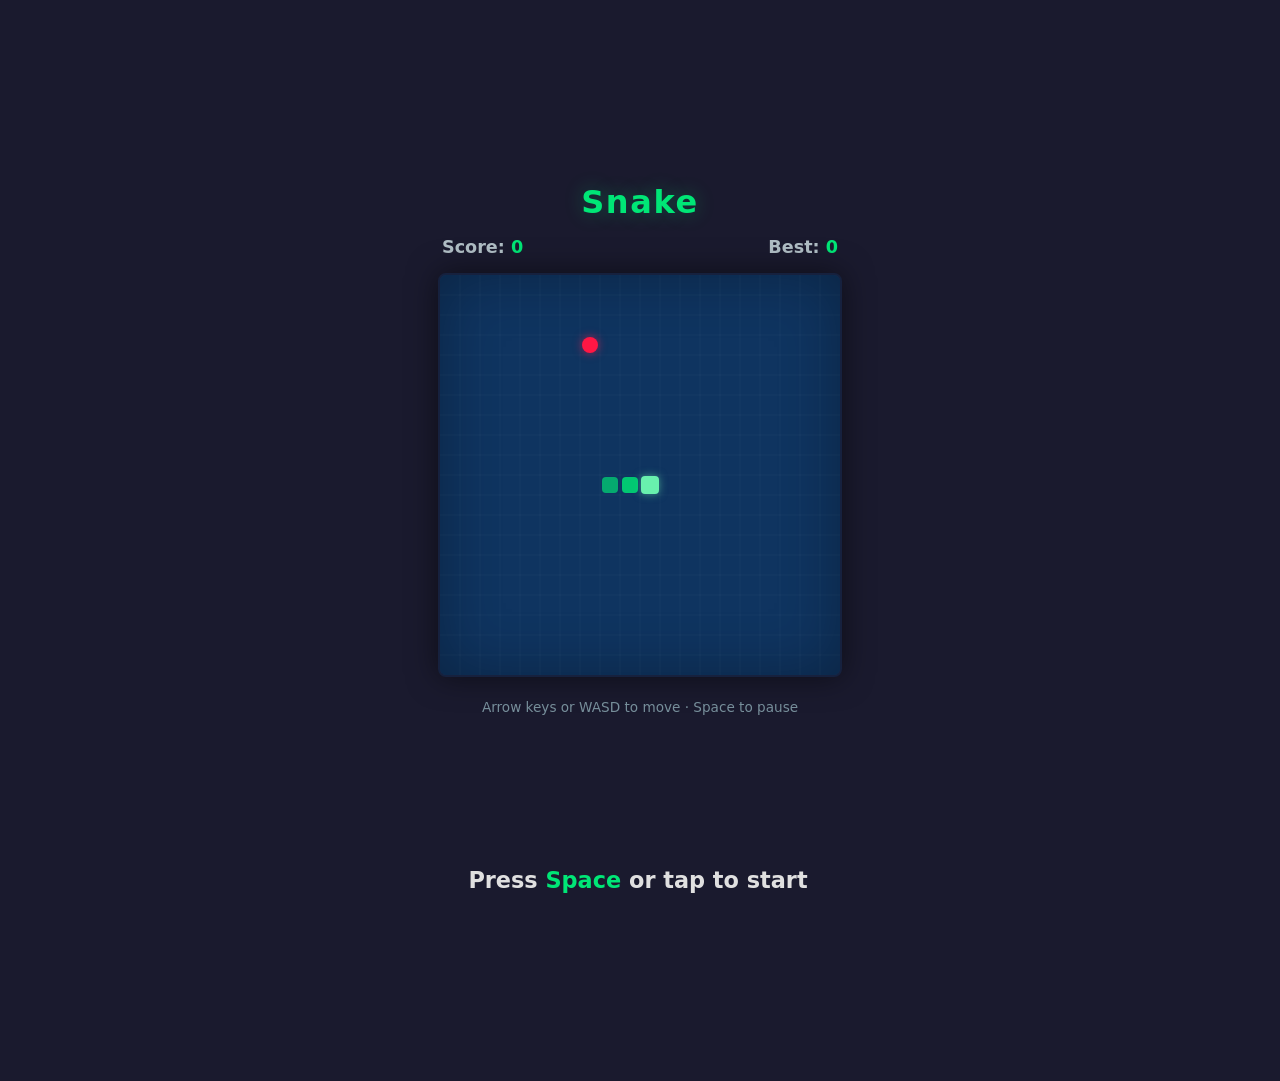
==== commit d4402d41: "feat(snake-game): add browser-playable Snake game (#1) Co-authored-by: novie-test[bot] <286502124+no" ====
--- a/snake-game/index.html
+++ b/snake-game/index.html
@@ -5,160 +5,213 @@
 <meta name="viewport" content="width=device-width, initial-scale=1.0">
 <title>Snake Game</title>
 <style>
-  *, *::before, *::after { box-sizing: border-box; margin: 0; padding: 0; }
+  * { margin: 0; padding: 0; box-sizing: border-box; }
 
   body {
     background: #1a1a2e;
-    color: #eee;
+    display: flex;
+    justify-content: center;
+    align-items: center;
+    min-height: 100vh;
     font-family: 'Segoe UI', system-ui, -apple-system, sans-serif;
+    color: #e0e0e0;
+    user-select: none;
+  }
+
+  .game-container {
     display: flex;
     flex-direction: column;
     align-items: center;
-    justify-content: center;
-    min-height: 100vh;
-    user-select: none;
-    -webkit-user-select: none;
+    gap: 16px;
   }
 
   h1 {
-    font-size: 1.8rem;
-    margin-bottom: 0.4rem;
+    font-size: 2rem;
+    font-weight: 700;
     letter-spacing: 0.05em;
-    color: #e94560;
-  }
-
-  #score-bar {
+    color: #00e676;
+    text-shadow: 0 0 20px rgba(0, 230, 118, 0.3);
+  }
+
+  .header {
     display: flex;
-    gap: 2rem;
-    font-size: 1rem;
-    margin-bottom: 0.6rem;
-    color: #aaa;
-  }
-  #score-bar span { color: #fff; font-weight: 600; }
+    justify-content: space-between;
+    align-items: center;
+    width: 100%;
+    padding: 0 4px;
+  }
+
+  .score-display {
+    font-size: 1.1rem;
+    font-weight: 600;
+    color: #b0bec5;
+  }
+
+  .score-display span {
+    color: #00e676;
+    font-variant-numeric: tabular-nums;
+  }
 
   canvas {
-    border: 2px solid #e94560;
-    border-radius: 4px;
-    display: block;
-    background: #16213e;
-    image-rendering: pixelated;
-  }
-
-  #overlay {
+    border: 2px solid #16213e;
+    border-radius: 8px;
+    background: #0f3460;
+    box-shadow: 0 0 30px rgba(0, 0, 0, 0.5), inset 0 0 60px rgba(0, 0, 0, 0.3);
+  }
+
+  .overlay {
     position: absolute;
     display: flex;
     flex-direction: column;
     align-items: center;
     justify-content: center;
+    gap: 16px;
     pointer-events: none;
   }
-  #overlay.active { pointer-events: auto; }
-  #overlay .msg {
-    font-size: 1.6rem;
-    font-weight: 700;
-    margin-bottom: 0.6rem;
-    text-shadow: 0 2px 8px rgba(0,0,0,0.6);
-  }
-  #overlay .sub {
-    font-size: 0.95rem;
-    color: #aaa;
-  }
-
-  #controls-hint {
-    margin-top: 0.8rem;
+
+  .overlay-text {
+    font-size: 1.4rem;
+    font-weight: 600;
+    text-align: center;
+    line-height: 1.6;
+  }
+
+  .overlay-text .highlight {
+    color: #00e676;
+  }
+
+  .controls-hint {
     font-size: 0.85rem;
-    color: #555;
-  }
-
-  .touch-controls {
+    color: #78909c;
+    text-align: center;
+    line-height: 1.5;
+  }
+
+  .mobile-controls {
     display: none;
-    margin-top: 1rem;
-    gap: 4px;
-  }
-  .touch-controls button {
-    width: 56px;
-    height: 56px;
+    grid-template-areas:
+      ". up ."
+      "left down right";
+    grid-template-columns: repeat(3, 64px);
+    grid-template-rows: repeat(2, 64px);
+    gap: 6px;
+  }
+
+  .mobile-controls button {
+    background: #16213e;
+    border: 2px solid #1a1a4e;
+    border-radius: 12px;
+    color: #e0e0e0;
     font-size: 1.5rem;
-    border: none;
-    border-radius: 8px;
+    cursor: pointer;
+    display: flex;
+    align-items: center;
+    justify-content: center;
+    transition: background 0.1s;
+    -webkit-tap-highlight-color: transparent;
+  }
+
+  .mobile-controls button:active {
     background: #0f3460;
-    color: #eee;
-    cursor: pointer;
-    touch-action: manipulation;
-  }
-  .touch-controls button:active { background: #e94560; }
-
-  @media (hover: none) and (pointer: coarse) {
-    .touch-controls { display: grid; grid-template-columns: repeat(3, 56px); grid-template-rows: repeat(2, 56px); justify-items: center; align-items: center; }
-    .touch-controls .up   { grid-column: 2; grid-row: 1; }
-    .touch-controls .left { grid-column: 1; grid-row: 2; }
-    .touch-controls .down { grid-column: 2; grid-row: 2; }
-    .touch-controls .right{ grid-column: 3; grid-row: 2; }
+  }
+
+  .btn-up    { grid-area: up; }
+  .btn-down  { grid-area: down; }
+  .btn-left  { grid-area: left; }
+  .btn-right { grid-area: right; }
+
+  @media (pointer: coarse) {
+    .mobile-controls { display: grid; }
+  }
+
+  @media (max-width: 500px) {
+    h1 { font-size: 1.5rem; }
+    .mobile-controls { display: grid; }
   }
 </style>
 </head>
 <body>
-
-<h1>Snake</h1>
-<div id="score-bar">
-  Score: <span id="score">0</span>
-  &nbsp;|&nbsp;
-  Best: <span id="best">0</span>
-</div>
-
-<div style="position:relative; display:inline-block;">
-  <canvas id="game" width="400" height="400"></canvas>
-  <div id="overlay" class="active">
-    <div class="msg" id="overlay-msg">Press any key to start</div>
-    <div class="sub" id="overlay-sub">Arrow keys or WASD to move</div>
+<div class="game-container">
+  <h1>Snake</h1>
+  <div class="header">
+    <div class="score-display">Score: <span id="score">0</span></div>
+    <div class="score-display">Best: <span id="high-score">0</span></div>
+  </div>
+  <div style="position:relative;">
+    <canvas id="game" width="400" height="400"></canvas>
+    <div class="overlay" id="overlay">
+      <div class="overlay-text" id="overlay-text">
+        Press <span class="highlight">Space</span> or tap to start
+      </div>
+    </div>
+  </div>
+  <div class="controls-hint" id="controls-hint">
+    Arrow keys or WASD to move &middot; Space to pause
+  </div>
+  <div class="mobile-controls" id="mobile-controls">
+    <button class="btn-up" aria-label="Up">&#9650;</button>
+    <button class="btn-left" aria-label="Left">&#9664;</button>
+    <button class="btn-down" aria-label="Down">&#9660;</button>
+    <button class="btn-right" aria-label="Right">&#9654;</button>
   </div>
 </div>
-
-<div class="touch-controls" id="touch-controls">
-  <button class="up" aria-label="Up">&#9650;</button>
-  <button class="left" aria-label="Left">&#9664;</button>
-  <button class="down" aria-label="Down">&#9660;</button>
-  <button class="right" aria-label="Right">&#9654;</button>
-</div>
-
-<div id="controls-hint">Arrow keys / WASD to move &middot; P to pause</div>
 
 <script>
 (function () {
   "use strict";
 
-  var COLS = 20, ROWS = 20;
   var canvas = document.getElementById("game");
   var ctx = canvas.getContext("2d");
-  var CELL = canvas.width / COLS;
-
+  var scoreEl = document.getElementById("score");
+  var highScoreEl = document.getElementById("high-score");
   var overlay = document.getElementById("overlay");
-  var overlayMsg = document.getElementById("overlay-msg");
-  var overlaySub = document.getElementById("overlay-sub");
-  var scoreEl = document.getElementById("score");
-  var bestEl = document.getElementById("best");
-
-  var DIR = { UP: 0, RIGHT: 1, DOWN: 2, LEFT: 3 };
-  var DX = [0, 1, 0, -1];
-  var DY = [-1, 0, 1, 0];
-
-  var snake, dir, nextDir, food, score, best, state, speed, timer;
-
-  best = parseInt(localStorage.getItem("snake-best") || "0", 10);
-  bestEl.textContent = best;
-
-  function init() {
-    var mid = Math.floor(COLS / 2);
+  var overlayText = document.getElementById("overlay-text");
+
+  var CELL = 20;
+  var COLS = canvas.width / CELL;
+  var ROWS = canvas.height / CELL;
+  var BASE_INTERVAL = 130;
+  var MIN_INTERVAL = 60;
+
+  var STATE_IDLE = 0;
+  var STATE_PLAYING = 1;
+  var STATE_PAUSED = 2;
+  var STATE_DEAD = 3;
+
+  var state = STATE_IDLE;
+  var snake, direction, nextDirection, food, score, highScore, lastTick, interval;
+
+  highScore = parseInt(localStorage.getItem("snake-high") || "0", 10);
+  highScoreEl.textContent = highScore;
+
+  function centerOverlay() {
+    overlay.style.width = canvas.width + "px";
+    overlay.style.height = canvas.height + "px";
+  }
+  centerOverlay();
+
+  function showOverlay(html) {
+    overlayText.innerHTML = html;
+    overlay.style.display = "flex";
+  }
+
+  function hideOverlay() {
+    overlay.style.display = "none";
+  }
+
+  function resetGame() {
+    var midX = Math.floor(COLS / 2);
+    var midY = Math.floor(ROWS / 2);
     snake = [
-      { x: mid, y: Math.floor(ROWS / 2) },
-      { x: mid - 1, y: Math.floor(ROWS / 2) },
-      { x: mid - 2, y: Math.floor(ROWS / 2) }
+      { x: midX, y: midY },
+      { x: midX - 1, y: midY },
+      { x: midX - 2, y: midY }
     ];
-    dir = DIR.RIGHT;
-    nextDir = DIR.RIGHT;
+    direction = { x: 1, y: 0 };
+    nextDirection = { x: 1, y: 0 };
     score = 0;
-    speed = 150;
     scoreEl.textContent = "0";
+    interval = BASE_INTERVAL;
     placeFood();
   }
 
@@ -173,185 +226,196 @@
         if (!occupied) free.push({ x: c, y: r });
       }
     }
-    if (free.length === 0) { win(); return; }
+    if (free.length === 0) return;
     food = free[Math.floor(Math.random() * free.length)];
+  }
+
+  function tick() {
+    direction = nextDirection;
+    var head = { x: snake[0].x + direction.x, y: snake[0].y + direction.y };
+
+    if (head.x < 0 || head.x >= COLS || head.y < 0 || head.y >= ROWS) {
+      die(); return;
+    }
+    for (var i = 0; i < snake.length; i++) {
+      if (snake[i].x === head.x && snake[i].y === head.y) { die(); return; }
+    }
+
+    snake.unshift(head);
+
+    if (head.x === food.x && head.y === food.y) {
+      score++;
+      scoreEl.textContent = score;
+      if (score > highScore) {
+        highScore = score;
+        highScoreEl.textContent = highScore;
+        localStorage.setItem("snake-high", String(highScore));
+      }
+      interval = Math.max(MIN_INTERVAL, BASE_INTERVAL - score * 2);
+      placeFood();
+    } else {
+      snake.pop();
+    }
+  }
+
+  function die() {
+    state = STATE_DEAD;
+    showOverlay(
+      "Game Over<br><span class=\"highlight\">Score: " + score +
+      "</span><br><br><span style=\"font-size:0.9rem\">Press Space or tap to restart</span>"
+    );
   }
 
   function draw() {
     ctx.clearRect(0, 0, canvas.width, canvas.height);
 
-    // Grid lines
+    // Grid
     ctx.strokeStyle = "rgba(255,255,255,0.03)";
     ctx.lineWidth = 1;
-    for (var i = 1; i < COLS; i++) {
-      ctx.beginPath(); ctx.moveTo(i * CELL, 0); ctx.lineTo(i * CELL, canvas.height); ctx.stroke();
-    }
-    for (var j = 1; j < ROWS; j++) {
-      ctx.beginPath(); ctx.moveTo(0, j * CELL); ctx.lineTo(canvas.width, j * CELL); ctx.stroke();
+    for (var c = 1; c < COLS; c++) {
+      ctx.beginPath();
+      ctx.moveTo(c * CELL, 0);
+      ctx.lineTo(c * CELL, canvas.height);
+      ctx.stroke();
+    }
+    for (var r = 1; r < ROWS; r++) {
+      ctx.beginPath();
+      ctx.moveTo(0, r * CELL);
+      ctx.lineTo(canvas.width, r * CELL);
+      ctx.stroke();
     }
 
     // Food
-    ctx.fillStyle = "#e94560";
+    ctx.fillStyle = "#ff1744";
+    ctx.shadowColor = "rgba(255, 23, 68, 0.6)";
+    ctx.shadowBlur = 10;
     ctx.beginPath();
     ctx.arc(food.x * CELL + CELL / 2, food.y * CELL + CELL / 2, CELL / 2 - 2, 0, Math.PI * 2);
     ctx.fill();
+    ctx.shadowBlur = 0;
 
     // Snake
-    for (var k = 0; k < snake.length; k++) {
-      var seg = snake[k];
-      var t = k / snake.length;
-      var g = Math.round(200 - t * 120);
-      ctx.fillStyle = k === 0 ? "#53d769" : "rgb(0," + g + ",80)";
-      ctx.fillRect(seg.x * CELL + 1, seg.y * CELL + 1, CELL - 2, CELL - 2);
-      if (k === 0) {
-        ctx.fillStyle = "#1a1a2e";
-        var ex1, ey1, ex2, ey2, es = 3;
-        if (dir === DIR.RIGHT || dir === DIR.LEFT) {
-          ex1 = seg.x * CELL + CELL / 2 + (dir === DIR.RIGHT ? 4 : -4);
-          ey1 = seg.y * CELL + CELL / 4;
-          ex2 = ex1;
-          ey2 = seg.y * CELL + 3 * CELL / 4;
-        } else {
-          ex1 = seg.x * CELL + CELL / 4;
-          ey1 = seg.y * CELL + CELL / 2 + (dir === DIR.DOWN ? 4 : -4);
-          ex2 = seg.x * CELL + 3 * CELL / 4;
-          ey2 = ey1;
-        }
-        ctx.fillRect(ex1 - es / 2, ey1 - es / 2, es, es);
-        ctx.fillRect(ex2 - es / 2, ey2 - es / 2, es, es);
+    for (var i = 0; i < snake.length; i++) {
+      var seg = snake[i];
+      var t = 1 - (i / snake.length) * 0.5;
+      if (i === 0) {
+        ctx.fillStyle = "#69f0ae";
+        ctx.shadowColor = "rgba(105, 240, 174, 0.5)";
+        ctx.shadowBlur = 8;
+      } else {
+        ctx.fillStyle = "rgba(0, 230, 118, " + t + ")";
+        ctx.shadowBlur = 0;
       }
-    }
-  }
-
-  function step() {
-    dir = nextDir;
-    var head = snake[0];
-    var nx = head.x + DX[dir];
-    var ny = head.y + DY[dir];
-
-    if (nx < 0 || nx >= COLS || ny < 0 || ny >= ROWS) { gameOver(); return; }
-    for (var i = 0; i < snake.length; i++) {
-      if (snake[i].x === nx && snake[i].y === ny) { gameOver(); return; }
-    }
-
-    snake.unshift({ x: nx, y: ny });
-
-    if (nx === food.x && ny === food.y) {
-      score++;
-      scoreEl.textContent = score;
-      if (score > best) {
-        best = score;
-        bestEl.textContent = best;
-        try { localStorage.setItem("snake-best", String(best)); } catch (e) {}
+      var pad = i === 0 ? 1 : 2;
+      ctx.beginPath();
+      ctx.roundRect(
+        seg.x * CELL + pad,
+        seg.y * CELL + pad,
+        CELL - pad * 2,
+        CELL - pad * 2,
+        4
+      );
+      ctx.fill();
+    }
+    ctx.shadowBlur = 0;
+  }
+
+  function loop(timestamp) {
+    requestAnimationFrame(loop);
+    if (state !== STATE_PLAYING) return;
+    if (timestamp - lastTick >= interval) {
+      lastTick = timestamp;
+      tick();
+      draw();
+    }
+  }
+
+  function startGame() {
+    resetGame();
+    hideOverlay();
+    state = STATE_PLAYING;
+    lastTick = performance.now();
+    draw();
+  }
+
+  function setDirection(dx, dy) {
+    if (direction.x === -dx && direction.y === -dy) return;
+    if (direction.x === dx && direction.y === dy) return;
+    nextDirection = { x: dx, y: dy };
+  }
+
+  document.addEventListener("keydown", function (e) {
+    var key = e.key;
+
+    if (key === " " || key === "Spacebar") {
+      e.preventDefault();
+      if (state === STATE_IDLE || state === STATE_DEAD) {
+        startGame();
+      } else if (state === STATE_PLAYING) {
+        state = STATE_PAUSED;
+        showOverlay("Paused<br><span style=\"font-size:0.9rem\">Press Space to resume</span>");
+      } else if (state === STATE_PAUSED) {
+        hideOverlay();
+        state = STATE_PLAYING;
+        lastTick = performance.now();
       }
-      if (speed > 60) speed = Math.max(60, speed - 3);
-      placeFood();
+      return;
+    }
+
+    if (state !== STATE_PLAYING) return;
+    e.preventDefault();
+
+    switch (key) {
+      case "ArrowUp":    case "w": case "W": setDirection(0, -1); break;
+      case "ArrowDown":  case "s": case "S": setDirection(0,  1); break;
+      case "ArrowLeft":  case "a": case "A": setDirection(-1, 0); break;
+      case "ArrowRight": case "d": case "D": setDirection(1,  0); break;
+    }
+  });
+
+  canvas.addEventListener("click", function () {
+    if (state === STATE_IDLE || state === STATE_DEAD) startGame();
+    else if (state === STATE_PAUSED) {
+      hideOverlay();
+      state = STATE_PLAYING;
+      lastTick = performance.now();
+    }
+  });
+
+  // Mobile controls
+  var btns = document.getElementById("mobile-controls");
+  btns.querySelector(".btn-up").addEventListener("click",    function () { if (state === STATE_PLAYING) setDirection(0, -1); });
+  btns.querySelector(".btn-down").addEventListener("click",  function () { if (state === STATE_PLAYING) setDirection(0,  1); });
+  btns.querySelector(".btn-left").addEventListener("click",  function () { if (state === STATE_PLAYING) setDirection(-1, 0); });
+  btns.querySelector(".btn-right").addEventListener("click", function () { if (state === STATE_PLAYING) setDirection(1,  0); });
+
+  // Touch swipe support
+  var touchStartX, touchStartY;
+  canvas.addEventListener("touchstart", function (e) {
+    var touch = e.touches[0];
+    touchStartX = touch.clientX;
+    touchStartY = touch.clientY;
+  }, { passive: true });
+
+  canvas.addEventListener("touchend", function (e) {
+    if (state === STATE_IDLE || state === STATE_DEAD) { startGame(); return; }
+    if (state !== STATE_PLAYING) return;
+    var touch = e.changedTouches[0];
+    var dx = touch.clientX - touchStartX;
+    var dy = touch.clientY - touchStartY;
+    if (Math.abs(dx) < 20 && Math.abs(dy) < 20) return;
+    if (Math.abs(dx) > Math.abs(dy)) {
+      setDirection(dx > 0 ? 1 : -1, 0);
     } else {
-      snake.pop();
-    }
-
-    draw();
-    timer = setTimeout(step, speed);
-  }
-
-  function start() {
-    if (state === "playing") return;
-    init();
-    state = "playing";
-    overlay.classList.remove("active");
-    draw();
-    timer = setTimeout(step, speed);
-  }
-
-  function pause() {
-    if (state !== "playing") return;
-    state = "paused";
-    clearTimeout(timer);
-    overlayMsg.textContent = "Paused";
-    overlaySub.textContent = "Press P or any key to resume";
-    overlay.classList.add("active");
-  }
-
-  function resume() {
-    if (state !== "paused") return;
-    state = "playing";
-    overlay.classList.remove("active");
-    timer = setTimeout(step, speed);
-  }
-
-  function gameOver() {
-    state = "dead";
-    clearTimeout(timer);
-    overlayMsg.textContent = "Game Over";
-    overlaySub.textContent = "Score: " + score + "  ·  Press any key to restart";
-    overlay.classList.add("active");
-  }
-
-  function win() {
-    state = "dead";
-    clearTimeout(timer);
-    overlayMsg.textContent = "You Win!";
-    overlaySub.textContent = "Score: " + score + "  ·  Press any key to restart";
-    overlay.classList.add("active");
-  }
-
-  function handleDirection(d) {
-    if (state === "dead" || state === null) { start(); return; }
-    if (state === "paused") { resume(); return; }
-    if ((d + 2) % 4 === dir) return;
-    nextDir = d;
-  }
-
-  document.addEventListener("keydown", function (e) {
-    switch (e.key) {
-      case "ArrowUp":    case "w": case "W": e.preventDefault(); handleDirection(DIR.UP); break;
-      case "ArrowRight": case "d": case "D": e.preventDefault(); handleDirection(DIR.RIGHT); break;
-      case "ArrowDown":  case "s": case "S": e.preventDefault(); handleDirection(DIR.DOWN); break;
-      case "ArrowLeft":  case "a": case "A": e.preventDefault(); handleDirection(DIR.LEFT); break;
-      case "p": case "P":
-        e.preventDefault();
-        if (state === "playing") pause();
-        else if (state === "paused") resume();
-        break;
-      default:
-        if (state === "dead" || state === null) start();
-        else if (state === "paused") resume();
-    }
-  });
-
-  // Touch controls
-  var tc = document.getElementById("touch-controls");
-  tc.querySelector(".up").addEventListener("click",    function () { handleDirection(DIR.UP); });
-  tc.querySelector(".right").addEventListener("click", function () { handleDirection(DIR.RIGHT); });
-  tc.querySelector(".down").addEventListener("click",  function () { handleDirection(DIR.DOWN); });
-  tc.querySelector(".left").addEventListener("click",  function () { handleDirection(DIR.LEFT); });
-
-  // Swipe support
-  var touchStartX = 0, touchStartY = 0;
-  canvas.addEventListener("touchstart", function (e) {
-    var t = e.touches[0];
-    touchStartX = t.clientX;
-    touchStartY = t.clientY;
+      setDirection(0, dy > 0 ? 1 : -1);
+    }
   }, { passive: true });
-  canvas.addEventListener("touchend", function (e) {
-    var t = e.changedTouches[0];
-    var dx = t.clientX - touchStartX;
-    var dy = t.clientY - touchStartY;
-    if (Math.abs(dx) < 20 && Math.abs(dy) < 20) {
-      if (state === "dead" || state === null) start();
-      return;
-    }
-    if (Math.abs(dx) > Math.abs(dy)) {
-      handleDirection(dx > 0 ? DIR.RIGHT : DIR.LEFT);
-    } else {
-      handleDirection(dy > 0 ? DIR.DOWN : DIR.UP);
-    }
-  }, { passive: true });
-
-  // Initial draw
-  init();
-  state = null;
+
+  // Initialize
+  resetGame();
   draw();
+  showOverlay("Press <span class=\"highlight\">Space</span> or tap to start");
+  requestAnimationFrame(loop);
 })();
 </script>
 </body>
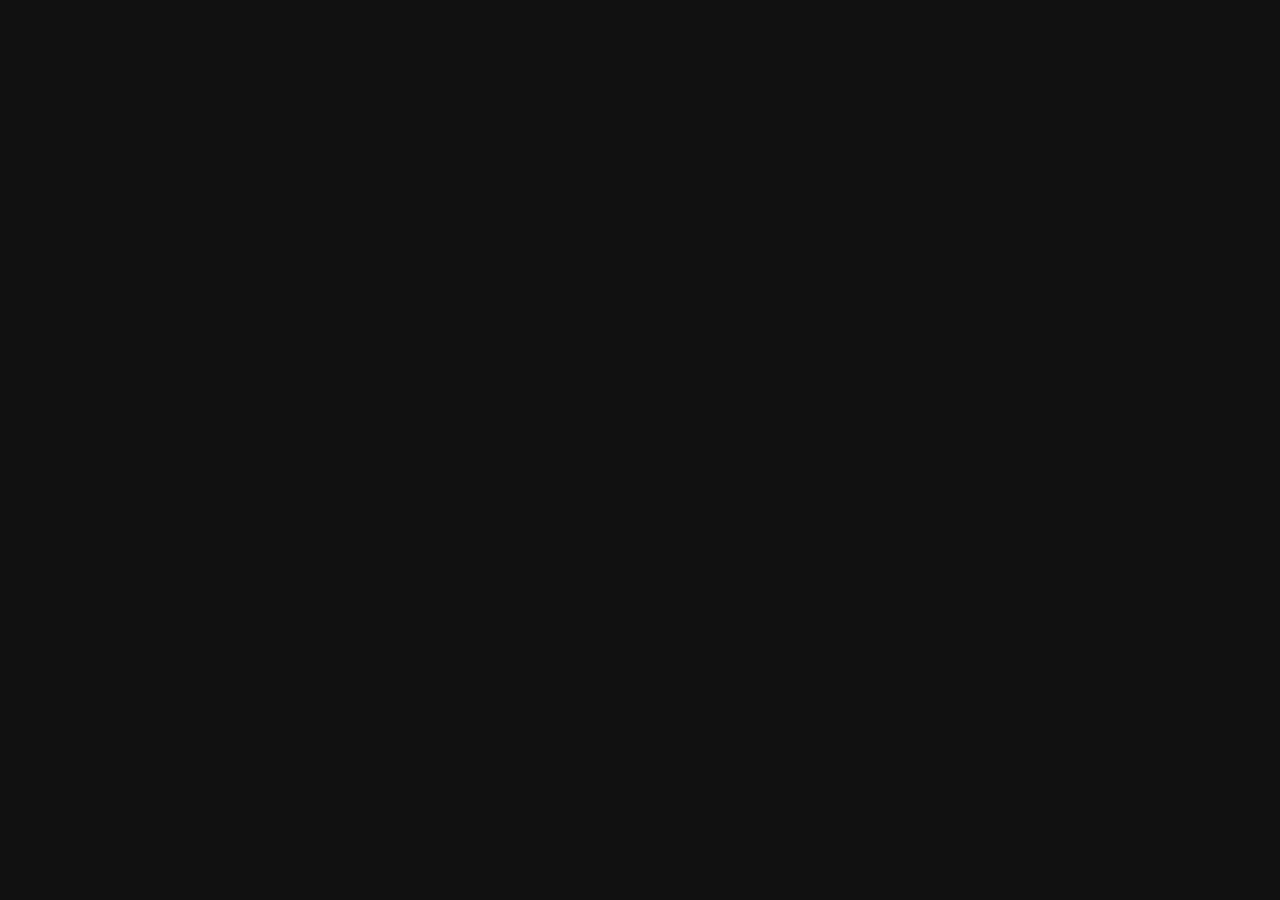
==== commit e1439e6d: "feat(snake-game): scaffold directory with index.html, style.css, and game.js stubs" ====
--- a/snake-game/index.html
+++ b/snake-game/index.html
@@ -1,422 +1,13 @@
 <!DOCTYPE html>
 <html lang="en">
 <head>
-<meta charset="UTF-8">
-<meta name="viewport" content="width=device-width, initial-scale=1.0">
-<title>Snake Game</title>
-<style>
-  * { margin: 0; padding: 0; box-sizing: border-box; }
-
-  body {
-    background: #1a1a2e;
-    display: flex;
-    justify-content: center;
-    align-items: center;
-    min-height: 100vh;
-    font-family: 'Segoe UI', system-ui, -apple-system, sans-serif;
-    color: #e0e0e0;
-    user-select: none;
-  }
-
-  .game-container {
-    display: flex;
-    flex-direction: column;
-    align-items: center;
-    gap: 16px;
-  }
-
-  h1 {
-    font-size: 2rem;
-    font-weight: 700;
-    letter-spacing: 0.05em;
-    color: #00e676;
-    text-shadow: 0 0 20px rgba(0, 230, 118, 0.3);
-  }
-
-  .header {
-    display: flex;
-    justify-content: space-between;
-    align-items: center;
-    width: 100%;
-    padding: 0 4px;
-  }
-
-  .score-display {
-    font-size: 1.1rem;
-    font-weight: 600;
-    color: #b0bec5;
-  }
-
-  .score-display span {
-    color: #00e676;
-    font-variant-numeric: tabular-nums;
-  }
-
-  canvas {
-    border: 2px solid #16213e;
-    border-radius: 8px;
-    background: #0f3460;
-    box-shadow: 0 0 30px rgba(0, 0, 0, 0.5), inset 0 0 60px rgba(0, 0, 0, 0.3);
-  }
-
-  .overlay {
-    position: absolute;
-    display: flex;
-    flex-direction: column;
-    align-items: center;
-    justify-content: center;
-    gap: 16px;
-    pointer-events: none;
-  }
-
-  .overlay-text {
-    font-size: 1.4rem;
-    font-weight: 600;
-    text-align: center;
-    line-height: 1.6;
-  }
-
-  .overlay-text .highlight {
-    color: #00e676;
-  }
-
-  .controls-hint {
-    font-size: 0.85rem;
-    color: #78909c;
-    text-align: center;
-    line-height: 1.5;
-  }
-
-  .mobile-controls {
-    display: none;
-    grid-template-areas:
-      ". up ."
-      "left down right";
-    grid-template-columns: repeat(3, 64px);
-    grid-template-rows: repeat(2, 64px);
-    gap: 6px;
-  }
-
-  .mobile-controls button {
-    background: #16213e;
-    border: 2px solid #1a1a4e;
-    border-radius: 12px;
-    color: #e0e0e0;
-    font-size: 1.5rem;
-    cursor: pointer;
-    display: flex;
-    align-items: center;
-    justify-content: center;
-    transition: background 0.1s;
-    -webkit-tap-highlight-color: transparent;
-  }
-
-  .mobile-controls button:active {
-    background: #0f3460;
-  }
-
-  .btn-up    { grid-area: up; }
-  .btn-down  { grid-area: down; }
-  .btn-left  { grid-area: left; }
-  .btn-right { grid-area: right; }
-
-  @media (pointer: coarse) {
-    .mobile-controls { display: grid; }
-  }
-
-  @media (max-width: 500px) {
-    h1 { font-size: 1.5rem; }
-    .mobile-controls { display: grid; }
-  }
-</style>
+  <meta charset="UTF-8">
+  <meta name="viewport" content="width=device-width, initial-scale=1.0">
+  <title>Snake Game</title>
+  <link rel="stylesheet" href="style.css">
 </head>
 <body>
-<div class="game-container">
-  <h1>Snake</h1>
-  <div class="header">
-    <div class="score-display">Score: <span id="score">0</span></div>
-    <div class="score-display">Best: <span id="high-score">0</span></div>
-  </div>
-  <div style="position:relative;">
-    <canvas id="game" width="400" height="400"></canvas>
-    <div class="overlay" id="overlay">
-      <div class="overlay-text" id="overlay-text">
-        Press <span class="highlight">Space</span> or tap to start
-      </div>
-    </div>
-  </div>
-  <div class="controls-hint" id="controls-hint">
-    Arrow keys or WASD to move &middot; Space to pause
-  </div>
-  <div class="mobile-controls" id="mobile-controls">
-    <button class="btn-up" aria-label="Up">&#9650;</button>
-    <button class="btn-left" aria-label="Left">&#9664;</button>
-    <button class="btn-down" aria-label="Down">&#9660;</button>
-    <button class="btn-right" aria-label="Right">&#9654;</button>
-  </div>
-</div>
-
-<script>
-(function () {
-  "use strict";
-
-  var canvas = document.getElementById("game");
-  var ctx = canvas.getContext("2d");
-  var scoreEl = document.getElementById("score");
-  var highScoreEl = document.getElementById("high-score");
-  var overlay = document.getElementById("overlay");
-  var overlayText = document.getElementById("overlay-text");
-
-  var CELL = 20;
-  var COLS = canvas.width / CELL;
-  var ROWS = canvas.height / CELL;
-  var BASE_INTERVAL = 130;
-  var MIN_INTERVAL = 60;
-
-  var STATE_IDLE = 0;
-  var STATE_PLAYING = 1;
-  var STATE_PAUSED = 2;
-  var STATE_DEAD = 3;
-
-  var state = STATE_IDLE;
-  var snake, direction, nextDirection, food, score, highScore, lastTick, interval;
-
-  highScore = parseInt(localStorage.getItem("snake-high") || "0", 10);
-  highScoreEl.textContent = highScore;
-
-  function centerOverlay() {
-    overlay.style.width = canvas.width + "px";
-    overlay.style.height = canvas.height + "px";
-  }
-  centerOverlay();
-
-  function showOverlay(html) {
-    overlayText.innerHTML = html;
-    overlay.style.display = "flex";
-  }
-
-  function hideOverlay() {
-    overlay.style.display = "none";
-  }
-
-  function resetGame() {
-    var midX = Math.floor(COLS / 2);
-    var midY = Math.floor(ROWS / 2);
-    snake = [
-      { x: midX, y: midY },
-      { x: midX - 1, y: midY },
-      { x: midX - 2, y: midY }
-    ];
-    direction = { x: 1, y: 0 };
-    nextDirection = { x: 1, y: 0 };
-    score = 0;
-    scoreEl.textContent = "0";
-    interval = BASE_INTERVAL;
-    placeFood();
-  }
-
-  function placeFood() {
-    var free = [];
-    for (var r = 0; r < ROWS; r++) {
-      for (var c = 0; c < COLS; c++) {
-        var occupied = false;
-        for (var i = 0; i < snake.length; i++) {
-          if (snake[i].x === c && snake[i].y === r) { occupied = true; break; }
-        }
-        if (!occupied) free.push({ x: c, y: r });
-      }
-    }
-    if (free.length === 0) return;
-    food = free[Math.floor(Math.random() * free.length)];
-  }
-
-  function tick() {
-    direction = nextDirection;
-    var head = { x: snake[0].x + direction.x, y: snake[0].y + direction.y };
-
-    if (head.x < 0 || head.x >= COLS || head.y < 0 || head.y >= ROWS) {
-      die(); return;
-    }
-    for (var i = 0; i < snake.length; i++) {
-      if (snake[i].x === head.x && snake[i].y === head.y) { die(); return; }
-    }
-
-    snake.unshift(head);
-
-    if (head.x === food.x && head.y === food.y) {
-      score++;
-      scoreEl.textContent = score;
-      if (score > highScore) {
-        highScore = score;
-        highScoreEl.textContent = highScore;
-        localStorage.setItem("snake-high", String(highScore));
-      }
-      interval = Math.max(MIN_INTERVAL, BASE_INTERVAL - score * 2);
-      placeFood();
-    } else {
-      snake.pop();
-    }
-  }
-
-  function die() {
-    state = STATE_DEAD;
-    showOverlay(
-      "Game Over<br><span class=\"highlight\">Score: " + score +
-      "</span><br><br><span style=\"font-size:0.9rem\">Press Space or tap to restart</span>"
-    );
-  }
-
-  function draw() {
-    ctx.clearRect(0, 0, canvas.width, canvas.height);
-
-    // Grid
-    ctx.strokeStyle = "rgba(255,255,255,0.03)";
-    ctx.lineWidth = 1;
-    for (var c = 1; c < COLS; c++) {
-      ctx.beginPath();
-      ctx.moveTo(c * CELL, 0);
-      ctx.lineTo(c * CELL, canvas.height);
-      ctx.stroke();
-    }
-    for (var r = 1; r < ROWS; r++) {
-      ctx.beginPath();
-      ctx.moveTo(0, r * CELL);
-      ctx.lineTo(canvas.width, r * CELL);
-      ctx.stroke();
-    }
-
-    // Food
-    ctx.fillStyle = "#ff1744";
-    ctx.shadowColor = "rgba(255, 23, 68, 0.6)";
-    ctx.shadowBlur = 10;
-    ctx.beginPath();
-    ctx.arc(food.x * CELL + CELL / 2, food.y * CELL + CELL / 2, CELL / 2 - 2, 0, Math.PI * 2);
-    ctx.fill();
-    ctx.shadowBlur = 0;
-
-    // Snake
-    for (var i = 0; i < snake.length; i++) {
-      var seg = snake[i];
-      var t = 1 - (i / snake.length) * 0.5;
-      if (i === 0) {
-        ctx.fillStyle = "#69f0ae";
-        ctx.shadowColor = "rgba(105, 240, 174, 0.5)";
-        ctx.shadowBlur = 8;
-      } else {
-        ctx.fillStyle = "rgba(0, 230, 118, " + t + ")";
-        ctx.shadowBlur = 0;
-      }
-      var pad = i === 0 ? 1 : 2;
-      ctx.beginPath();
-      ctx.roundRect(
-        seg.x * CELL + pad,
-        seg.y * CELL + pad,
-        CELL - pad * 2,
-        CELL - pad * 2,
-        4
-      );
-      ctx.fill();
-    }
-    ctx.shadowBlur = 0;
-  }
-
-  function loop(timestamp) {
-    requestAnimationFrame(loop);
-    if (state !== STATE_PLAYING) return;
-    if (timestamp - lastTick >= interval) {
-      lastTick = timestamp;
-      tick();
-      draw();
-    }
-  }
-
-  function startGame() {
-    resetGame();
-    hideOverlay();
-    state = STATE_PLAYING;
-    lastTick = performance.now();
-    draw();
-  }
-
-  function setDirection(dx, dy) {
-    if (direction.x === -dx && direction.y === -dy) return;
-    if (direction.x === dx && direction.y === dy) return;
-    nextDirection = { x: dx, y: dy };
-  }
-
-  document.addEventListener("keydown", function (e) {
-    var key = e.key;
-
-    if (key === " " || key === "Spacebar") {
-      e.preventDefault();
-      if (state === STATE_IDLE || state === STATE_DEAD) {
-        startGame();
-      } else if (state === STATE_PLAYING) {
-        state = STATE_PAUSED;
-        showOverlay("Paused<br><span style=\"font-size:0.9rem\">Press Space to resume</span>");
-      } else if (state === STATE_PAUSED) {
-        hideOverlay();
-        state = STATE_PLAYING;
-        lastTick = performance.now();
-      }
-      return;
-    }
-
-    if (state !== STATE_PLAYING) return;
-    e.preventDefault();
-
-    switch (key) {
-      case "ArrowUp":    case "w": case "W": setDirection(0, -1); break;
-      case "ArrowDown":  case "s": case "S": setDirection(0,  1); break;
-      case "ArrowLeft":  case "a": case "A": setDirection(-1, 0); break;
-      case "ArrowRight": case "d": case "D": setDirection(1,  0); break;
-    }
-  });
-
-  canvas.addEventListener("click", function () {
-    if (state === STATE_IDLE || state === STATE_DEAD) startGame();
-    else if (state === STATE_PAUSED) {
-      hideOverlay();
-      state = STATE_PLAYING;
-      lastTick = performance.now();
-    }
-  });
-
-  // Mobile controls
-  var btns = document.getElementById("mobile-controls");
-  btns.querySelector(".btn-up").addEventListener("click",    function () { if (state === STATE_PLAYING) setDirection(0, -1); });
-  btns.querySelector(".btn-down").addEventListener("click",  function () { if (state === STATE_PLAYING) setDirection(0,  1); });
-  btns.querySelector(".btn-left").addEventListener("click",  function () { if (state === STATE_PLAYING) setDirection(-1, 0); });
-  btns.querySelector(".btn-right").addEventListener("click", function () { if (state === STATE_PLAYING) setDirection(1,  0); });
-
-  // Touch swipe support
-  var touchStartX, touchStartY;
-  canvas.addEventListener("touchstart", function (e) {
-    var touch = e.touches[0];
-    touchStartX = touch.clientX;
-    touchStartY = touch.clientY;
-  }, { passive: true });
-
-  canvas.addEventListener("touchend", function (e) {
-    if (state === STATE_IDLE || state === STATE_DEAD) { startGame(); return; }
-    if (state !== STATE_PLAYING) return;
-    var touch = e.changedTouches[0];
-    var dx = touch.clientX - touchStartX;
-    var dy = touch.clientY - touchStartY;
-    if (Math.abs(dx) < 20 && Math.abs(dy) < 20) return;
-    if (Math.abs(dx) > Math.abs(dy)) {
-      setDirection(dx > 0 ? 1 : -1, 0);
-    } else {
-      setDirection(0, dy > 0 ? 1 : -1);
-    }
-  }, { passive: true });
-
-  // Initialize
-  resetGame();
-  draw();
-  showOverlay("Press <span class=\"highlight\">Space</span> or tap to start");
-  requestAnimationFrame(loop);
-})();
-</script>
+  <canvas id="game" width="400" height="400"></canvas>
+  <script type="module" src="game.js"></script>
 </body>
 </html>
--- a/snake-game/style.css
+++ b/snake-game/style.css
@@ -0,0 +1,23 @@
+*,
+*::before,
+*::after {
+  margin: 0;
+  padding: 0;
+  box-sizing: border-box;
+}
+
+html,
+body {
+  height: 100%;
+}
+
+body {
+  display: flex;
+  justify-content: center;
+  align-items: center;
+  background: #111;
+}
+
+canvas {
+  display: block;
+}
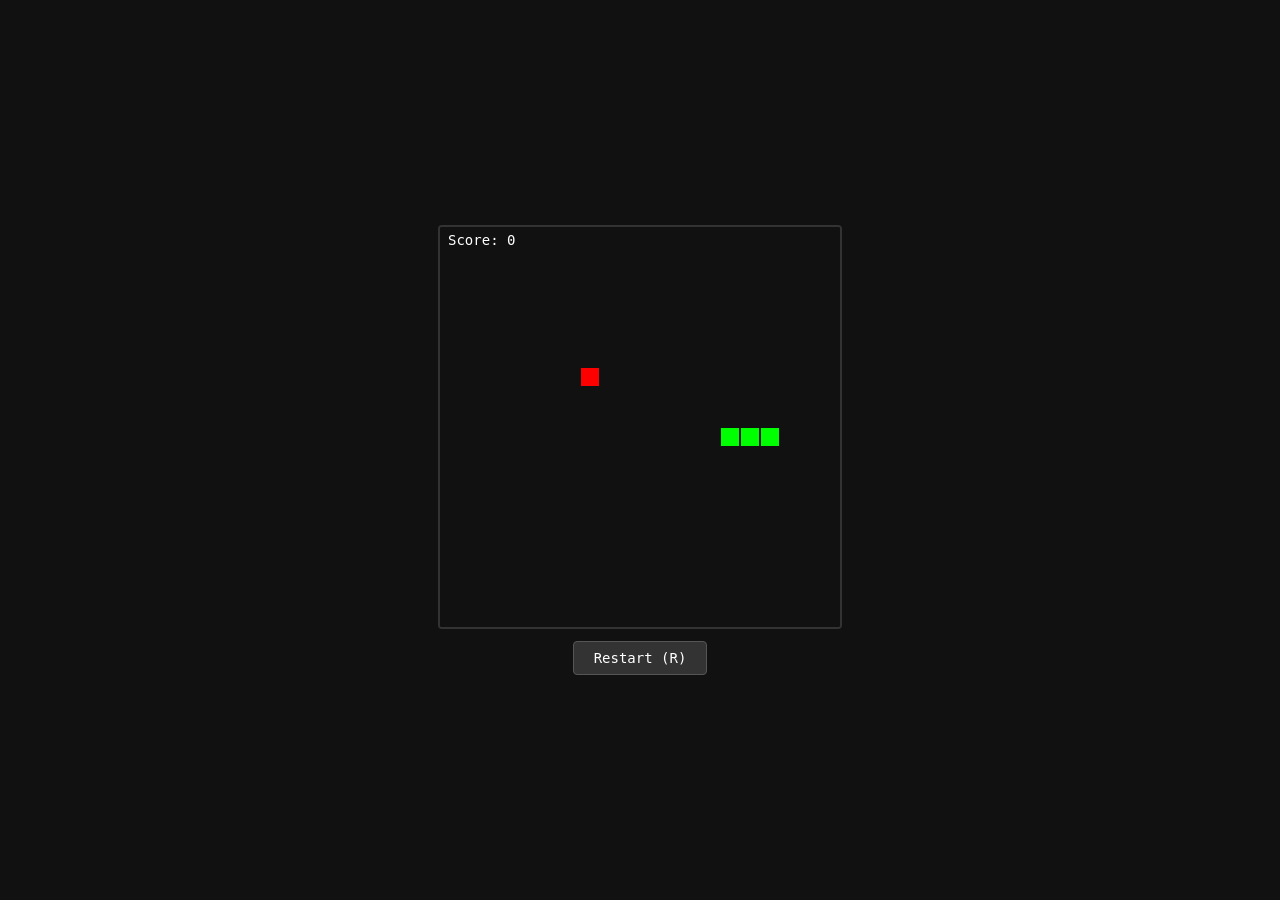
==== commit 3db0abdb: "Implement core Snake game engine (movement, collision, food, score)" ====
--- a/snake-game/index.html
+++ b/snake-game/index.html
@@ -8,6 +8,7 @@
 </head>
 <body>
   <canvas id="game" width="400" height="400"></canvas>
+  <button id="restart-btn">Restart (R)</button>
   <script type="module" src="game.js"></script>
 </body>
 </html>
--- a/snake-game/style.css
+++ b/snake-game/style.css
@@ -13,11 +13,32 @@
 
 body {
   display: flex;
+  flex-direction: column;
   justify-content: center;
   align-items: center;
   background: #111;
+  font-family: monospace;
+  color: #fff;
 }
 
 canvas {
   display: block;
+  border: 2px solid #333;
+  border-radius: 4px;
 }
+
+#restart-btn {
+  margin-top: 12px;
+  padding: 8px 20px;
+  font-family: monospace;
+  font-size: 14px;
+  color: #fff;
+  background: #333;
+  border: 1px solid #555;
+  border-radius: 4px;
+  cursor: pointer;
+}
+
+#restart-btn:hover {
+  background: #444;
+}
